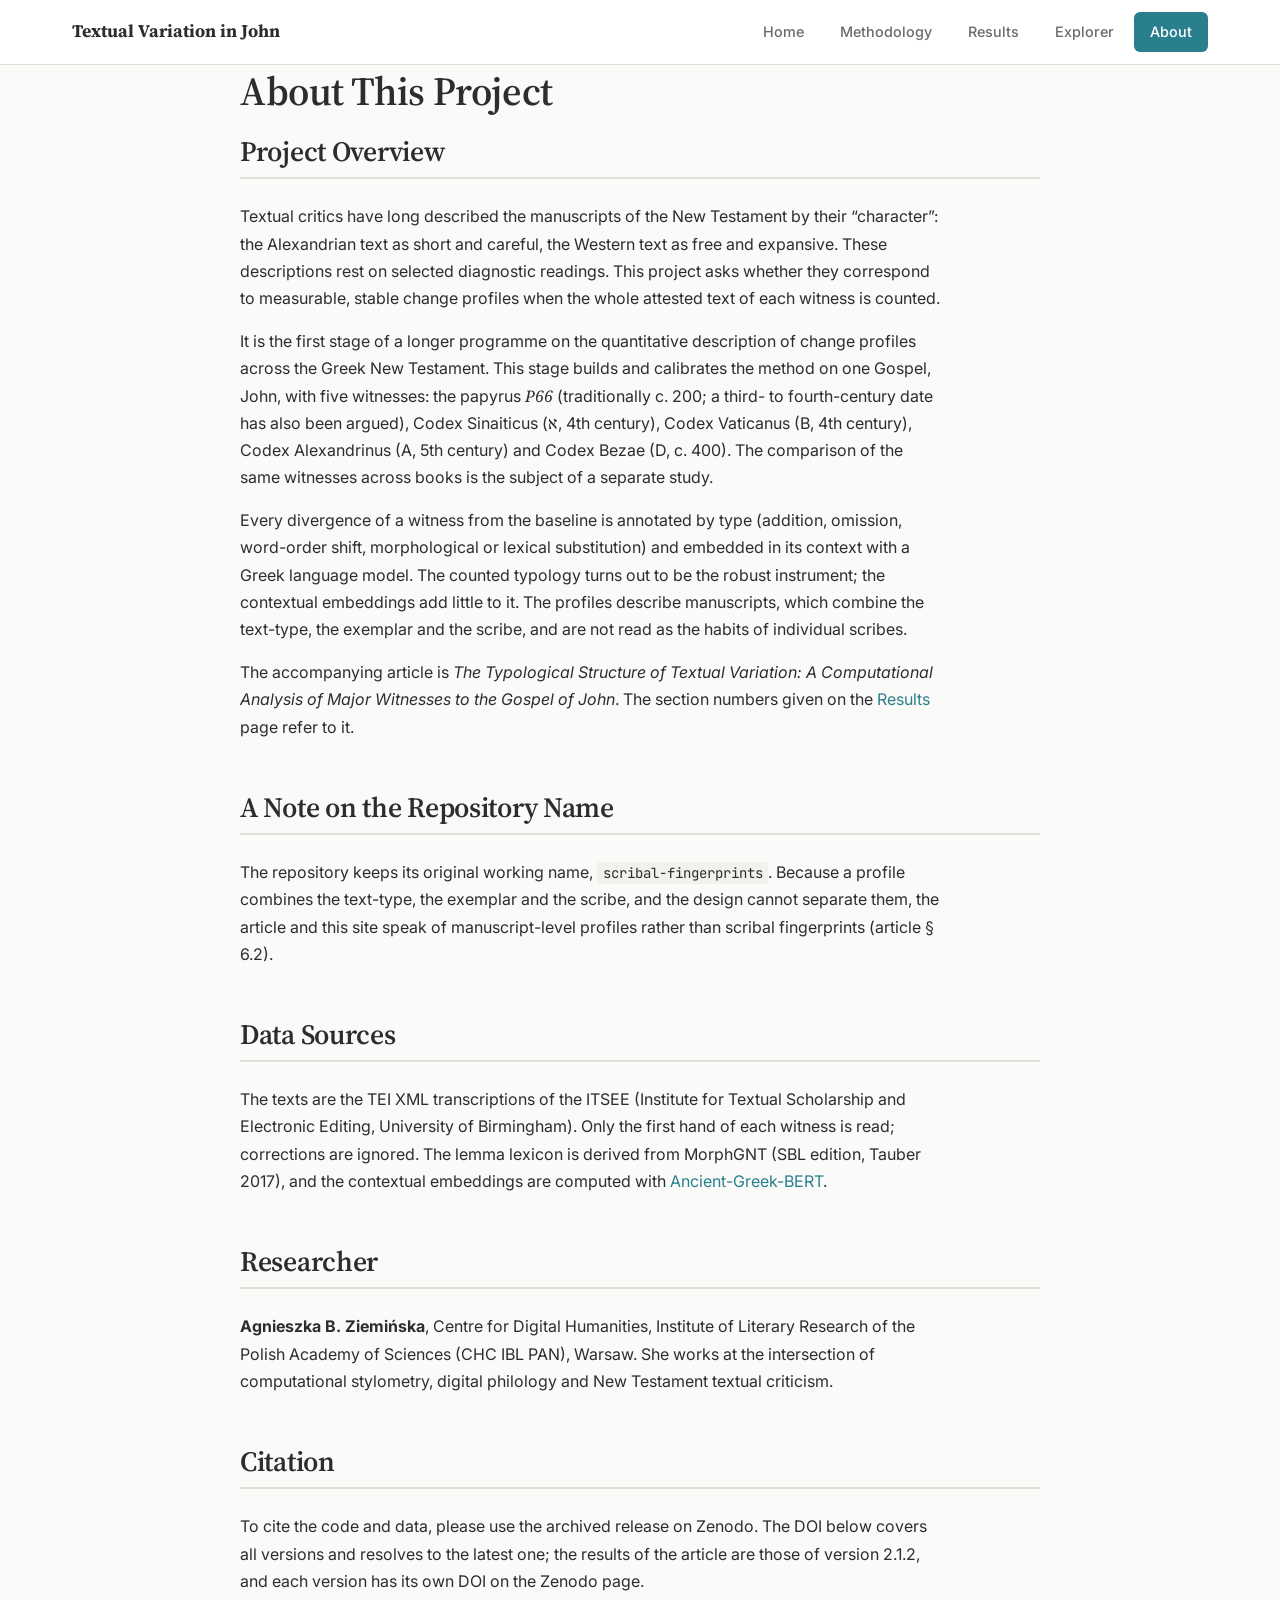
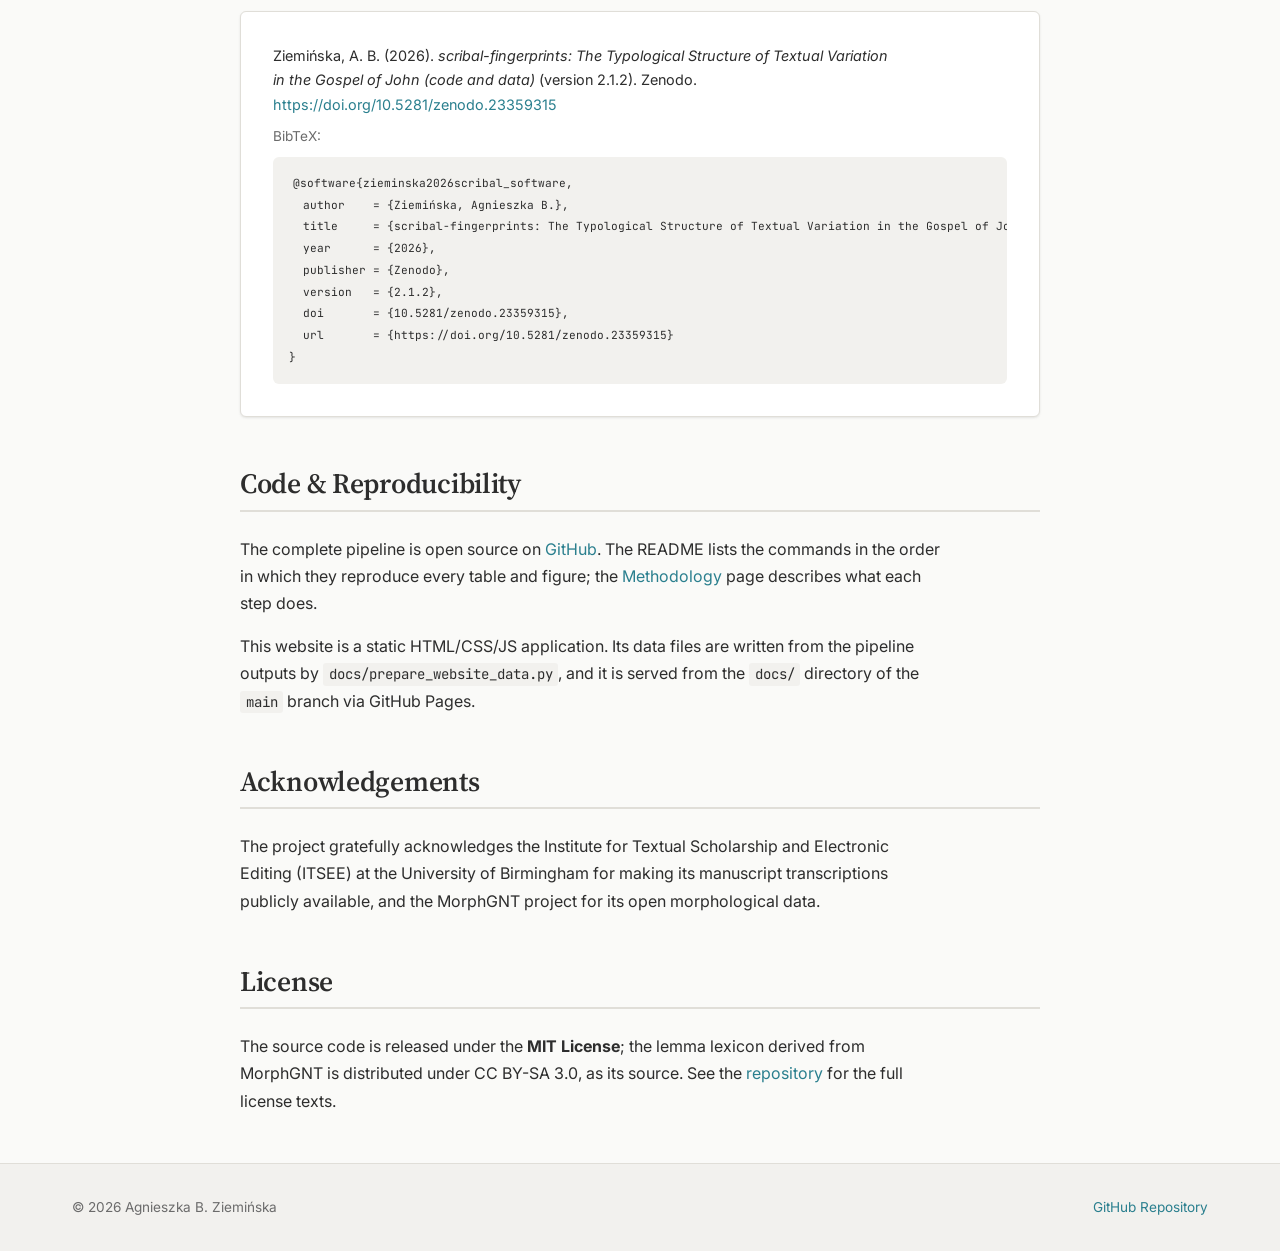
==== docs/about.html @ cc722334 "Cohen's d against a null that keeps each witness's mixture of variant types type_stratified_check.py" ====
<!DOCTYPE html>
<html lang="en">
<head>
  <meta charset="UTF-8">
  <meta name="viewport" content="width=device-width, initial-scale=1.0">
  <title>About — Textual Variation in John</title>
  <meta name="description" content="About the study of textual variation in five Greek witnesses to the Gospel of John: aims, data sources, the repository and how to cite it.">
  <link rel="stylesheet" href="css/style.css">
</head>
<body>

  <nav class="site-nav">
    <div class="nav-inner">
      <a href="index.html" class="nav-brand">Textual Variation in John</a>
      <button class="nav-toggle" aria-label="Toggle navigation">
        <span></span><span></span><span></span>
      </button>
      <ul class="nav-links">
        <li><a href="index.html">Home</a></li>
        <li><a href="methodology.html">Methodology</a></li>
        <li><a href="results.html">Results</a></li>
        <li><a href="explorer.html">Explorer</a></li>
        <li><a href="about.html">About</a></li>
      </ul>
    </div>
  </nav>

  <main class="container">
    <div class="content-narrow">

      <h1>About This Project</h1>

      <section>
        <h2 class="section-title">Project Overview</h2>
        <p>
          Textual critics have long described the manuscripts of the New Testament by their
          &ldquo;character&rdquo;: the Alexandrian text as short and careful, the Western text as free
          and expansive. These descriptions rest on selected diagnostic readings. This project asks
          whether they correspond to measurable, stable change profiles when the whole attested text
          of each witness is counted.
        </p>
        <p>
          It is the first stage of a longer programme on the quantitative description of change
          profiles across the Greek New Testament. This stage builds and calibrates the method on
          one Gospel, John, with five witnesses: the papyrus <span class="greek-text">P66</span>
          (traditionally c. 200; a third- to fourth-century date has also been argued), Codex
          Sinaiticus (<span class="greek-text">&#x2135;</span>, 4th century), Codex Vaticanus
          (B, 4th century), Codex Alexandrinus (A, 5th century) and Codex Bezae (D, c. 400).
          The comparison of the same witnesses across books is the subject of a separate study.
        </p>
        <p>
          Every divergence of a witness from the baseline is annotated by type (addition, omission,
          word-order shift, morphological or lexical substitution) and embedded in its context with
          a Greek language model. The counted typology turns out to be the robust instrument; the
          contextual embeddings add little to it. The profiles describe manuscripts, which combine
          the text-type, the exemplar and the scribe, and are not read as the habits of individual
          scribes.
        </p>
        <p>
          The accompanying article is <em>The Typological Structure of Textual Variation: A
          Computational Analysis of Major Witnesses to the Gospel of John</em>. The section numbers
          given on the <a href="results.html">Results</a> page refer to it.
        </p>
      </section>

      <section>
        <h2 class="section-title">A Note on the Repository Name</h2>
        <p>
          The repository keeps its original working name, <code>scribal-fingerprints</code>. Because
          a profile combines the text-type, the exemplar and the scribe, and the design cannot
          separate them, the article and this site speak of manuscript-level profiles rather than
          scribal fingerprints (article § 6.2).
        </p>
      </section>

      <section>
        <h2 class="section-title">Data Sources</h2>
        <p>
          The texts are the TEI XML transcriptions of the ITSEE (Institute for Textual Scholarship
          and Electronic Editing, University of Birmingham). Only the first hand of each witness is
          read; corrections are ignored. The lemma lexicon is derived from MorphGNT (SBL edition,
          Tauber 2017), and the contextual embeddings are computed with
          <a href="https://huggingface.co/pranaydeeps/Ancient-Greek-BERT" target="_blank" rel="noopener">Ancient-Greek-BERT</a>.
        </p>
      </section>

      <section>
        <h2 class="section-title">Researcher</h2>
        <p>
          <strong>Agnieszka B. Ziemińska</strong>, Centre for Digital Humanities, Institute of
          Literary Research of the Polish Academy of Sciences (CHC IBL PAN), Warsaw. She works at the
          intersection of computational stylometry, digital philology and New Testament textual
          criticism.
        </p>
      </section>

      <section>
        <h2 class="section-title">Citation</h2>
        <p>
          To cite the code and data, please use the archived release on Zenodo. The DOI below
          covers all versions and resolves to the latest one; the results of the article are those
          of version 2.1.2, and each version has its own DOI on the Zenodo page.
        </p>
        <div class="card" style="font-size:0.9rem;">
          <p style="margin-bottom:0.5rem;">
            Ziemińska, A. B. (2026). <em>scribal-fingerprints: The Typological Structure of Textual Variation in the Gospel of John (code and data)</em> (version 2.1.2).
            Zenodo. <a href="https://doi.org/10.5281/zenodo.23359315" target="_blank" rel="noopener">https://doi.org/10.5281/zenodo.23359315</a>
          </p>
          <p style="margin-bottom:0; color:var(--text-muted); font-size:0.85rem;">
            BibTeX:
          </p>
          <pre style="background:var(--bg-alt); padding:1rem; border-radius:var(--radius); overflow-x:auto; font-size:0.8rem; margin-top:0.5rem;"><code>@software{zieminska2026scribal_software,
  author    = {Ziemińska, Agnieszka B.},
  title     = {scribal-fingerprints: The Typological Structure of Textual Variation in the Gospel of John (code and data)},
  year      = {2026},
  publisher = {Zenodo},
  version   = {2.1.2},
  doi       = {10.5281/zenodo.23359315},
  url       = {https://doi.org/10.5281/zenodo.23359315}
}</code></pre>
        </div>
      </section>

      <section>
        <h2 class="section-title">Code &amp; Reproducibility</h2>
        <p>
          The complete pipeline is open source on
          <a href="https://github.com/Agnieszkachr/scribal-fingerprints" target="_blank" rel="noopener">GitHub</a>.
          The README lists the commands in the order in which they reproduce every table and figure;
          the <a href="methodology.html">Methodology</a> page describes what each step does.
        </p>
        <p>
          This website is a static HTML/CSS/JS application. Its data files are written from the
          pipeline outputs by <code>docs/prepare_website_data.py</code>, and it is served from the
          <code>docs/</code> directory of the <code>main</code> branch via GitHub Pages.
        </p>
      </section>

      <section>
        <h2 class="section-title">Acknowledgements</h2>
        <p>
          The project gratefully acknowledges the Institute for Textual Scholarship and Electronic
          Editing (ITSEE) at the University of Birmingham for making its manuscript transcriptions
          publicly available, and the MorphGNT project for its open morphological data.
        </p>
      </section>

      <section>
        <h2 class="section-title">License</h2>
        <p>
          The source code is released under the <strong>MIT License</strong>; the lemma lexicon
          derived from MorphGNT is distributed under CC BY-SA 3.0, as its source. See the
          <a href="https://github.com/Agnieszkachr/scribal-fingerprints" target="_blank" rel="noopener">repository</a>
          for the full license texts.
        </p>
      </section>

    </div>
  </main>

  <footer class="site-footer">
    <div class="footer-inner">
      <span>&copy; 2026 Agnieszka B. Ziemińska</span>
      <a href="https://github.com/Agnieszkachr/scribal-fingerprints" target="_blank" rel="noopener">GitHub Repository</a>
    </div>
  </footer>

  <script src="js/main.js"></script>
</body>
</html>
---- docs/css/style.css ----
/* ============================================================
   TEXTUAL VARIATION IN JOHN — Design System
   Light scholarly theme with serif headings, sans body
   ============================================================ */

/* --- Google Fonts import --- */
@import url('https://fonts.googleapis.com/css2?family=Source+Serif+4:ital,wght@0,400;0,600;0,700;1,400&family=Inter:wght@300;400;500;600&family=JetBrains+Mono:wght@400;500&family=Noto+Serif:ital,wght@0,400;0,700;1,400&display=swap');

/* --- Custom Properties --- */
:root {
  --bg:           #FAFAF8;
  --bg-card:      #FFFFFF;
  --bg-alt:       #F2F1EE;
  --text:         #2D2D2D;
  --text-muted:   #6B6B6B;
  --text-light:   #9A9A9A;
  --accent:       #2A7F8E;
  --accent-dark:  #2C5F7C;
  --gold:         #C4963C;
  --border:       #E0DED8;
  --border-light: #EDECE8;

  --font-heading: 'Source Serif 4', 'Noto Serif', Georgia, serif;
  --font-body:    'Inter', -apple-system, BlinkMacSystemFont, 'Segoe UI', sans-serif;
  --font-mono:    'JetBrains Mono', 'Consolas', monospace;
  --font-greek:   'Noto Serif', 'Times New Roman', serif;

  --max-width:    1200px;
  --content-width: 800px;
  --radius:       6px;
  --shadow:       0 1px 3px rgba(0,0,0,0.06), 0 1px 2px rgba(0,0,0,0.04);
  --shadow-lg:    0 4px 12px rgba(0,0,0,0.08);
  --transition:   0.2s ease;
}

/* --- Reset & Base --- */
*, *::before, *::after {
  box-sizing: border-box;
  margin: 0;
  padding: 0;
}

html {
  font-size: 16px;
  scroll-behavior: smooth;
  -webkit-font-smoothing: antialiased;
  -moz-osx-font-smoothing: grayscale;
}

body {
  font-family: var(--font-body);
  color: var(--text);
  background-color: var(--bg);
  line-height: 1.7;
  min-height: 100vh;
  display: flex;
  flex-direction: column;
}

/* --- Typography --- */
h1, h2, h3, h4, h5, h6 {
  font-family: var(--font-heading);
  font-weight: 600;
  line-height: 1.3;
  color: var(--text);
  letter-spacing: -0.01em;
}

h1 { font-size: 2.5rem; margin-bottom: 1rem; }
h2 { font-size: 1.75rem; margin-bottom: 0.75rem; }
h3 { font-size: 1.35rem; margin-bottom: 0.5rem; }
h4 { font-size: 1.1rem; margin-bottom: 0.5rem; }

p {
  margin-bottom: 1rem;
  max-width: 70ch;
}

a {
  color: var(--accent);
  text-decoration: none;
  transition: color var(--transition);
}

a:hover {
  color: var(--accent-dark);
  text-decoration: underline;
}

/* --- Code & Greek --- */
code, .mono {
  font-family: var(--font-mono);
  font-size: 0.875em;
  background: var(--bg-alt);
  padding: 0.15em 0.4em;
  border-radius: 3px;
}

.greek-text {
  font-family: var(--font-greek);
  font-style: italic;
}

/* --- Navigation --- */
.site-nav {
  background: var(--bg-card);
  border-bottom: 1px solid var(--border);
  position: sticky;
  top: 0;
  z-index: 100;
}

.nav-inner {
  max-width: var(--max-width);
  margin: 0 auto;
  padding: 0 2rem;
  display: flex;
  align-items: center;
  justify-content: space-between;
  height: 64px;
}

.nav-brand {
  font-family: var(--font-heading);
  font-weight: 700;
  font-size: 1.1rem;
  color: var(--text);
  text-decoration: none;
}

.nav-brand:hover {
  color: var(--accent);
  text-decoration: none;
}

.nav-links {
  display: flex;
  gap: 0.25rem;
  list-style: none;
}

.nav-links a {
  display: block;
  padding: 0.5rem 1rem;
  border-radius: var(--radius);
  font-size: 0.9rem;
  font-weight: 500;
  color: var(--text-muted);
  transition: all var(--transition);
}

.nav-links a:hover {
  background: var(--bg-alt);
  color: var(--text);
  text-decoration: none;
}

.nav-links a.active {
  background: var(--accent);
  color: #fff;
}

.nav-toggle {
  display: none;
  background: none;
  border: none;
  cursor: pointer;
  padding: 0.5rem;
}

.nav-toggle span {
  display: block;
  width: 22px;
  height: 2px;
  background: var(--text);
  margin: 5px 0;
  transition: var(--transition);
}

/* --- Layout --- */
.container {
  max-width: var(--max-width);
  margin: 0 auto;
  padding: 0 2rem;
}

.content-narrow {
  max-width: var(--content-width);
  margin: 0 auto;
}

main {
  flex: 1;
  padding: 3rem 0;
  width: 100%;
  min-width: 0;
}

section {
  margin-bottom: 3rem;
}

.section-title {
  font-size: 1.75rem;
  margin-bottom: 1.5rem;
  padding-bottom: 0.5rem;
  border-bottom: 2px solid var(--border);
}

.section-subtitle {
  font-size: 0.95rem;
  color: var(--text-muted);
  margin-top: -0.5rem;
  margin-bottom: 1.5rem;
}

/* --- Hero (index page) --- */
.hero {
  padding: 5rem 0 4rem;
  text-align: center;
  background: var(--bg);
  position: relative;
}

.hero-bg {
  position: absolute;
  top: 0; right: 0; bottom: 0; left: 0;
  background: linear-gradient(180deg, rgba(42,127,142,0.06) 0%, rgba(250,250,248,0) 100%);
  pointer-events: none;
}

.hero h1 {
  font-size: 2.75rem;
  max-width: 800px;
  margin: 0 auto 0.75rem;
  position: relative;
}

.hero .author {
  margin-left: auto;
  margin-right: auto;
  font-family: var(--font-body);
  font-size: 1.1rem;
  color: var(--text-muted);
  font-weight: 400;
  margin-bottom: 2rem;
}

.hero .summary {
  font-size: 1.05rem;
  max-width: 650px;
  margin: 0 auto 3rem;
  color: var(--text-muted);
  line-height: 1.8;
}

/* --- Stat Cards --- */
.stat-grid {
  display: grid;
  grid-template-columns: repeat(auto-fit, minmax(200px, 1fr));
  gap: 1.25rem;
  margin: 2rem 0;
}

.stat-card {
  background: var(--bg-card);
  border: 1px solid var(--border);
  border-radius: var(--radius);
  padding: 1.5rem;
  text-align: center;
  box-shadow: var(--shadow);
  transition: box-shadow var(--transition);
}

.stat-card:hover {
  box-shadow: var(--shadow-lg);
}

.stat-value {
  font-family: var(--font-mono);
  font-size: 1.75rem;
  font-weight: 500;
  color: var(--accent);
  display: block;
  margin-bottom: 0.25rem;
}

.stat-label {
  display: block;
  font-size: 0.8rem;
  color: var(--text-muted);
  text-transform: uppercase;
  letter-spacing: 0.05em;
}

.stat-sublabel {
  display: block;
  font-size: 0.75rem;
  color: var(--text-light);
  margin-top: 0.25rem;
}

/* --- Cards / Panels --- */
.card {
  background: var(--bg-card);
  border: 1px solid var(--border);
  border-radius: var(--radius);
  padding: 2rem;
  margin-bottom: 1.5rem;
  box-shadow: var(--shadow);
}

.card-header {
  display: flex;
  align-items: center;
  justify-content: space-between;
  margin-bottom: 1rem;
}

.callout {
  border-left: 4px solid var(--gold);
  background: #FDF8EE;
  padding: 1rem 1.25rem;
  margin: 1.5rem 0;
  border-radius: 0 var(--radius) var(--radius) 0;
  font-size: 0.95rem;
}

/* --- Tables --- */
table {
  width: 100%;
  border-collapse: collapse;
  font-size: 0.9rem;
}

th, td {
  padding: 0.75rem 1rem;
  text-align: left;
  border-bottom: 1px solid var(--border-light);
}

th {
  font-weight: 600;
  color: var(--text);
  background: var(--bg-alt);
  font-size: 0.8rem;
  text-transform: uppercase;
  letter-spacing: 0.03em;
}

tr:hover td {
  background: var(--bg-alt);
}

/* --- Buttons / Tabs --- */
.btn {
  display: inline-flex;
  align-items: center;
  gap: 0.5rem;
  padding: 0.6rem 1.25rem;
  border-radius: var(--radius);
  font-size: 0.9rem;
  font-weight: 500;
  border: 1px solid var(--border);
  background: var(--bg-card);
  color: var(--text);
  cursor: pointer;
  transition: all var(--transition);
}

.btn:hover {
  background: var(--bg-alt);
  border-color: var(--accent);
  text-decoration: none;
}

.btn-primary {
  background: var(--accent);
  color: #fff;
  border-color: var(--accent);
}

.btn-primary:hover {
  background: var(--accent-dark);
  border-color: var(--accent-dark);
  color: #fff;
}

.tab-bar {
  display: flex;
  gap: 0.25rem;
  margin-bottom: 1.5rem;
  border-bottom: 2px solid var(--border);
  padding-bottom: 0;
}

.tab-btn {
  padding: 0.6rem 1.25rem;
  border: none;
  background: none;
  font-family: var(--font-body);
  font-size: 0.9rem;
  font-weight: 500;
  color: var(--text-muted);
  cursor: pointer;
  border-bottom: 2px solid transparent;
  margin-bottom: -2px;
  transition: all var(--transition);
}

.tab-btn:hover {
  color: var(--text);
}

.tab-btn.active {
  color: var(--accent);
  border-bottom-color: var(--accent);
}

.tab-panel {
  display: none;
}

.tab-panel.active {
  display: block;
}

/* --- Pipeline Diagram --- */
.pipeline {
  display: flex;
  flex-wrap: wrap;
  gap: 0;
  justify-content: center;
  margin: 2rem 0;
}

.pipeline-step {
  display: flex;
  align-items: center;
}

.pipeline-step .step-box {
  background: var(--bg-card);
  border: 2px solid var(--accent);
  border-radius: var(--radius);
  padding: 1rem 1.5rem;
  text-align: center;
  min-width: 160px;
  transition: box-shadow var(--transition);
}

.pipeline-step .step-box:hover {
  box-shadow: var(--shadow-lg);
}

.pipeline-step .step-num {
  font-family: var(--font-mono);
  font-size: 0.75rem;
  color: var(--accent);
  text-transform: uppercase;
  letter-spacing: 0.05em;
}

.pipeline-step .step-title {
  font-family: var(--font-heading);
  font-weight: 600;
  font-size: 0.95rem;
  margin-top: 0.25rem;
}

.pipeline-step .step-desc {
  font-size: 0.78rem;
  color: var(--text-muted);
  margin-top: 0.25rem;
}

.pipeline-arrow {
  font-size: 1.5rem;
  color: var(--text-light);
  padding: 0 0.5rem;
  align-self: center;
}

/* --- Charts --- */
.chart-container {
  background: var(--bg-card);
  border: 1px solid var(--border);
  border-radius: var(--radius);
  padding: 1.5rem;
  margin-bottom: 1.5rem;
  box-shadow: var(--shadow);
}

.chart-title {
  font-family: var(--font-heading);
  font-size: 1.1rem;
  font-weight: 600;
  margin-bottom: 0.5rem;
}

.chart-subtitle {
  font-size: 0.85rem;
  color: var(--text-muted);
  margin-bottom: 1rem;
}

/* --- Figure Gallery --- */
.fig-gallery {
  display: grid;
  grid-template-columns: repeat(auto-fit, minmax(400px, 1fr));
  gap: 1.5rem;
  margin: 2rem 0;
}

.fig-item {
  background: var(--bg-card);
  border: 1px solid var(--border);
  border-radius: var(--radius);
  overflow: hidden;
  box-shadow: var(--shadow);
  transition: box-shadow var(--transition);
}

.fig-item:hover {
  box-shadow: var(--shadow-lg);
}

.fig-item img {
  width: 100%;
  height: auto;
  display: block;
}

.fig-caption {
  padding: 0.75rem 1rem;
  font-size: 0.85rem;
  color: var(--text-muted);
  border-top: 1px solid var(--border-light);
}

/* --- Coverage Heatmap Table --- */
.coverage-table td {
  text-align: center;
  font-size: 0.8rem;
  padding: 0.4rem 0.5rem;
  font-family: var(--font-mono);
}

.coverage-full {
  background: #E8F5E9;
  color: #2E7D32;
}

.coverage-partial {
  background: #FFF8E1;
  color: #F57F17;
}

.coverage-none {
  background: #FFEBEE;
  color: #C62828;
}

/* --- DataTables Override --- */
.dataTables_wrapper {
  font-family: var(--font-body);
  font-size: 0.9rem;
}

.dataTables_wrapper .dataTables_filter input {
  border: 1px solid var(--border);
  border-radius: var(--radius);
  padding: 0.4rem 0.75rem;
  font-size: 0.9rem;
}

.dataTables_wrapper .dataTables_length select {
  border: 1px solid var(--border);
  border-radius: var(--radius);
  padding: 0.3rem 0.5rem;
}

table.dataTable thead th {
  background: var(--bg-alt);
  border-bottom: 2px solid var(--border);
}

.filter-bar {
  display: flex;
  gap: 1rem;
  margin-bottom: 1rem;
  flex-wrap: wrap;
  align-items: center;
}

.filter-bar label {
  font-size: 0.85rem;
  font-weight: 500;
  color: var(--text-muted);
}

.filter-bar select {
  border: 1px solid var(--border);
  border-radius: var(--radius);
  padding: 0.4rem 0.75rem;
  font-size: 0.85rem;
  font-family: var(--font-body);
  background: var(--bg-card);
}

/* --- Footer --- */
.site-footer {
  background: var(--bg-alt);
  border-top: 1px solid var(--border);
  padding: 2rem 0;
  margin-top: auto;
  font-size: 0.85rem;
  color: var(--text-muted);
}

.footer-inner {
  max-width: var(--max-width);
  margin: 0 auto;
  padding: 0 2rem;
  display: flex;
  justify-content: space-between;
  align-items: center;
  flex-wrap: wrap;
  gap: 1rem;
}

.footer-inner a {
  color: var(--accent);
}

/* --- Sample Note --- */
.sample-note {
  background: var(--bg-alt);
  border: 1px solid var(--border);
  border-radius: var(--radius);
  padding: 0.75rem 1rem;
  font-size: 0.85rem;
  color: var(--text-muted);
  margin-bottom: 1rem;
}

/* --- Responsive --- */
@media (max-width: 768px) {
  .nav-toggle {
    display: block;
  }

  .nav-links {
    display: none;
    position: absolute;
    top: 64px;
    left: 0;
    right: 0;
    background: var(--bg-card);
    border-bottom: 1px solid var(--border);
    flex-direction: column;
    padding: 1rem;
  }

  .nav-links.open {
    display: flex;
  }

  .hero h1 {
    font-size: 1.75rem;
  }

  .stat-grid {
    grid-template-columns: 1fr 1fr;
  }

  .pipeline {
    flex-direction: column;
    align-items: center;
  }

  .pipeline-arrow {
    transform: rotate(90deg);
  }

  .fig-gallery {
    grid-template-columns: 1fr;
  }

  h1 { font-size: 1.75rem; }
  h2 { font-size: 1.35rem; }

  .container {
    padding: 0 1rem;
  }
}

@media (max-width: 480px) {
  .stat-grid {
    grid-template-columns: 1fr;
  }
}

.table-note {
  font-size: 0.85rem;
  color: var(--text-muted, #6B6B6B);
  margin-top: 0.75rem;
}

/* Keep statistical symbols in their case inside upper-case table headers */
th .nc,
.stat-label .nc {
  text-transform: none;
}

/* Six key-finding cards: three per row on wide screens */
#stat-cards {
  grid-template-columns: repeat(auto-fit, minmax(260px, 1fr));
}

/* --- Results page: contents, single-figure galleries, sub-headings --- */
.toc {
  display: flex;
  flex-wrap: wrap;
  gap: 0.5rem 1.25rem;
  margin: 0 0 2.5rem;
  font-size: 0.9rem;
}

.toc a {
  color: var(--accent-dark);
  text-decoration: none;
  border-bottom: 1px solid var(--border);
}

.toc a:hover {
  border-bottom-color: var(--accent);
}

.fig-gallery.single {
  grid-template-columns: 1fr;
  max-width: 900px;
}

section h3 {
  margin-top: 2rem;
}

section[id] {
  scroll-margin-top: 5rem;
}

.findings-list {
  max-width: 70ch;
  margin: 0 0 1.5rem 1.25rem;
}

.findings-list li {
  margin-bottom: 0.6rem;
}

@media (max-width: 480px) {
  .fig-gallery {
    grid-template-columns: 1fr;
  }
}
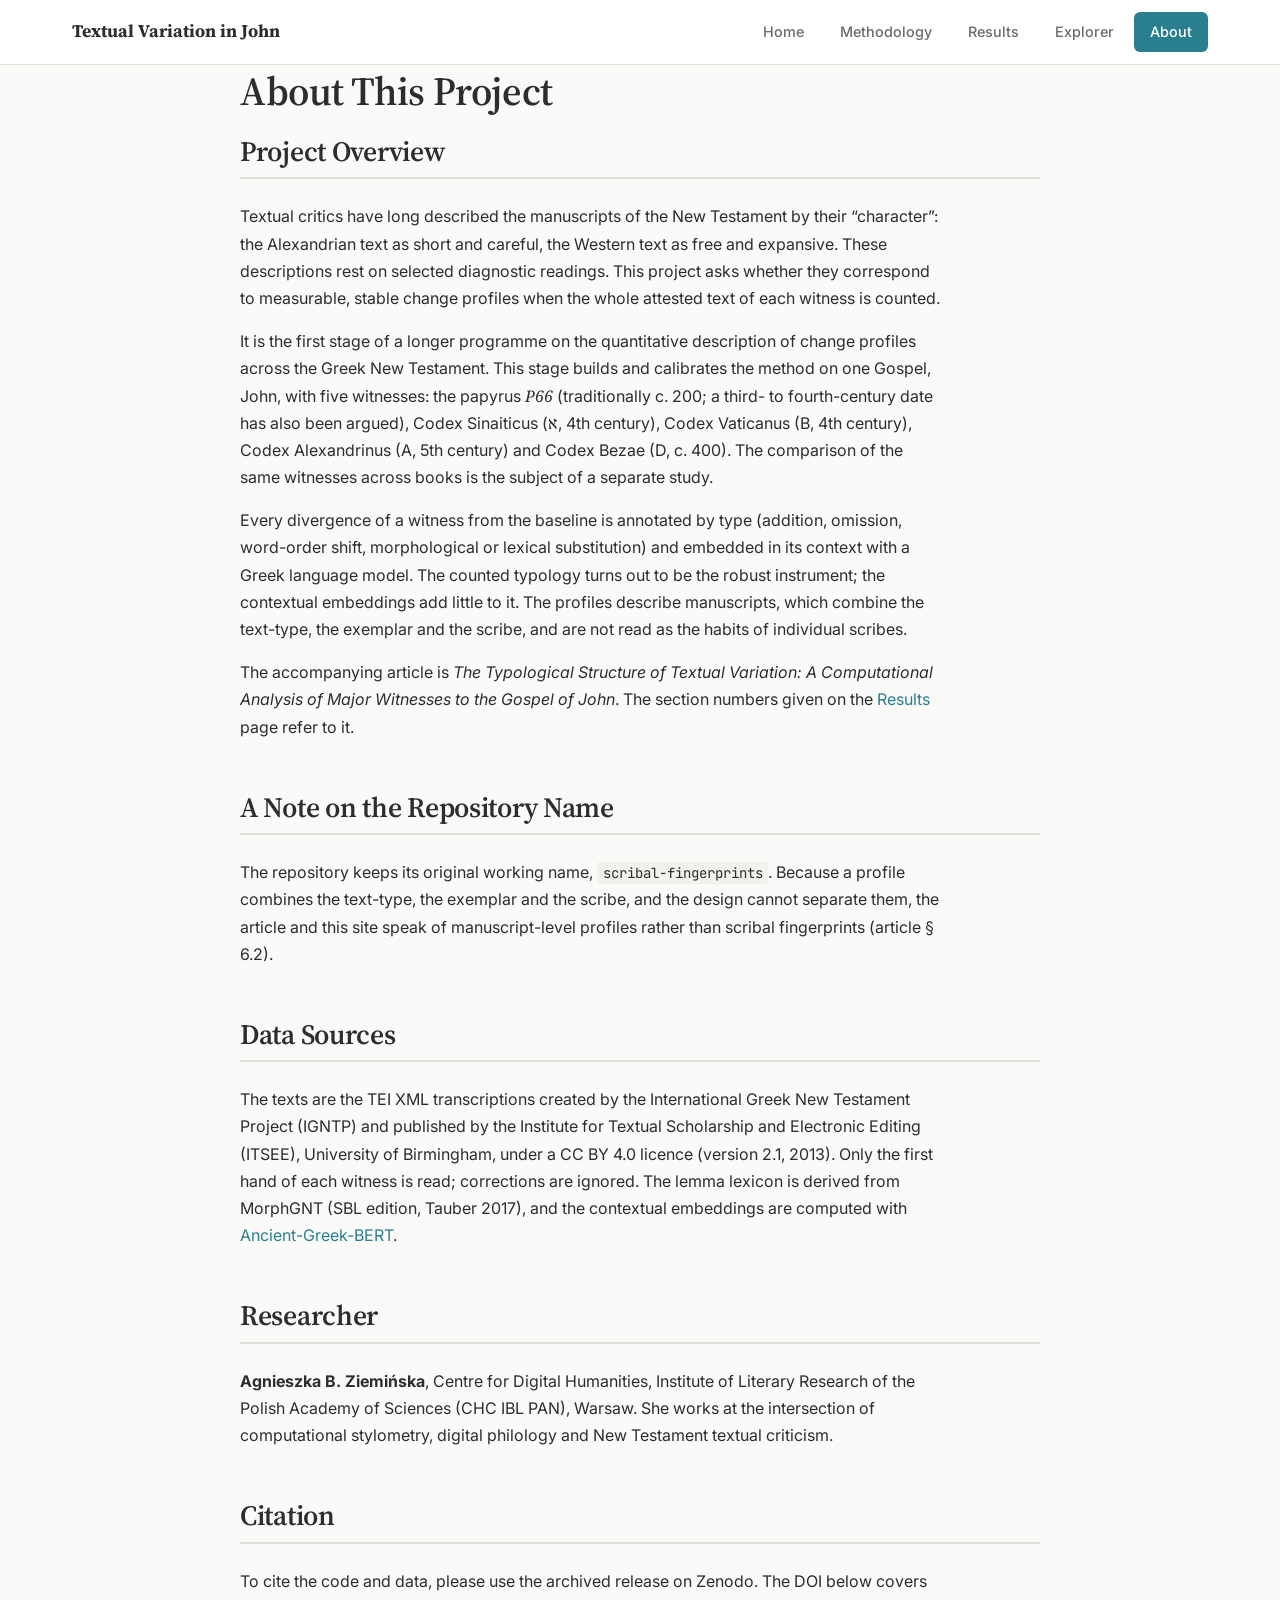
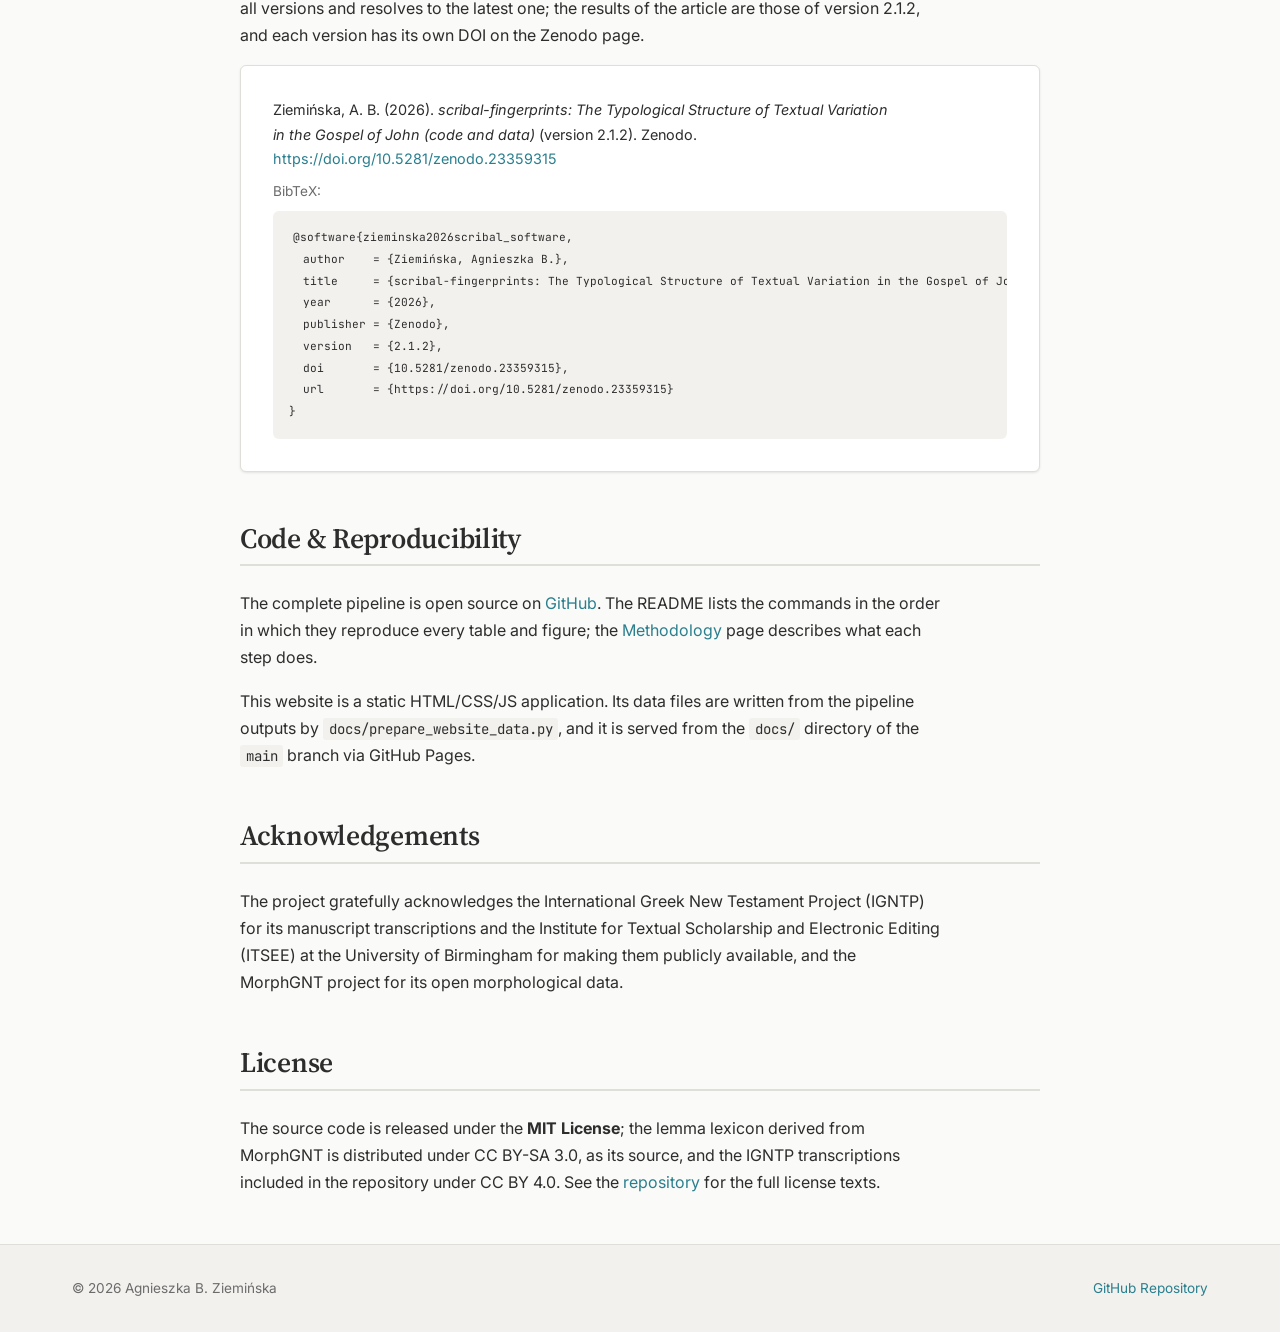
==== commit 5fed809a: "Credit the IGNTP transcriptions and their CC BY 4.0 licence" ====
--- a/docs/about.html
+++ b/docs/about.html
@@ -76,9 +76,10 @@
       <section>
         <h2 class="section-title">Data Sources</h2>
         <p>
-          The texts are the TEI XML transcriptions of the ITSEE (Institute for Textual Scholarship
-          and Electronic Editing, University of Birmingham). Only the first hand of each witness is
-          read; corrections are ignored. The lemma lexicon is derived from MorphGNT (SBL edition,
+          The texts are the TEI XML transcriptions created by the International Greek New Testament
+          Project (IGNTP) and published by the Institute for Textual Scholarship and Electronic Editing
+          (ITSEE), University of Birmingham, under a CC BY 4.0 licence (version 2.1, 2013). Only the
+          first hand of each witness is read; corrections are ignored. The lemma lexicon is derived from MorphGNT (SBL edition,
           Tauber 2017), and the contextual embeddings are computed with
           <a href="https://huggingface.co/pranaydeeps/Ancient-Greek-BERT" target="_blank" rel="noopener">Ancient-Greek-BERT</a>.
         </p>
@@ -139,9 +140,9 @@
       <section>
         <h2 class="section-title">Acknowledgements</h2>
         <p>
-          The project gratefully acknowledges the Institute for Textual Scholarship and Electronic
-          Editing (ITSEE) at the University of Birmingham for making its manuscript transcriptions
-          publicly available, and the MorphGNT project for its open morphological data.
+          The project gratefully acknowledges the International Greek New Testament Project (IGNTP)
+          for its manuscript transcriptions and the Institute for Textual Scholarship and Electronic
+          Editing (ITSEE) at the University of Birmingham for making them publicly available, and the MorphGNT project for its open morphological data.
         </p>
       </section>
 
@@ -149,7 +150,8 @@
         <h2 class="section-title">License</h2>
         <p>
           The source code is released under the <strong>MIT License</strong>; the lemma lexicon
-          derived from MorphGNT is distributed under CC BY-SA 3.0, as its source. See the
+          derived from MorphGNT is distributed under CC BY-SA 3.0, as its source, and the IGNTP
+          transcriptions included in the repository under CC BY 4.0. See the
           <a href="https://github.com/Agnieszkachr/scribal-fingerprints" target="_blank" rel="noopener">repository</a>
           for the full license texts.
         </p>
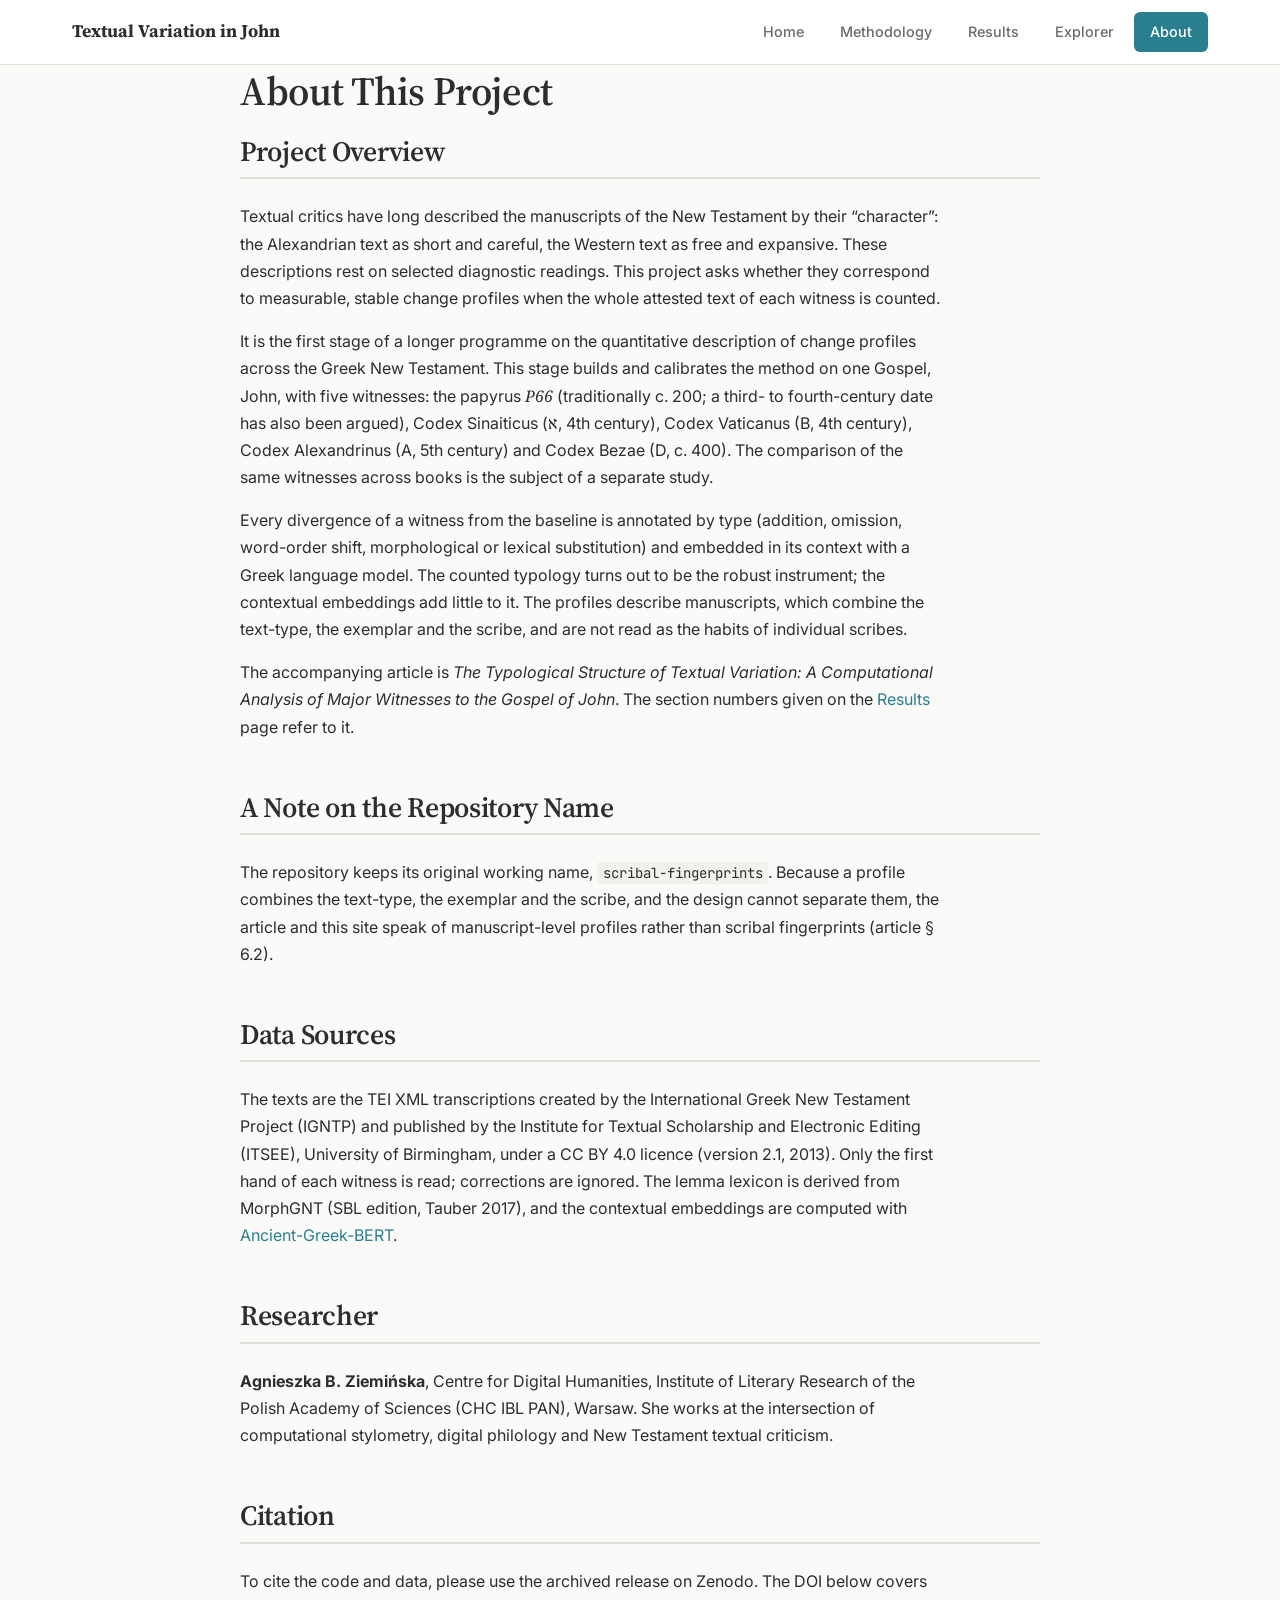
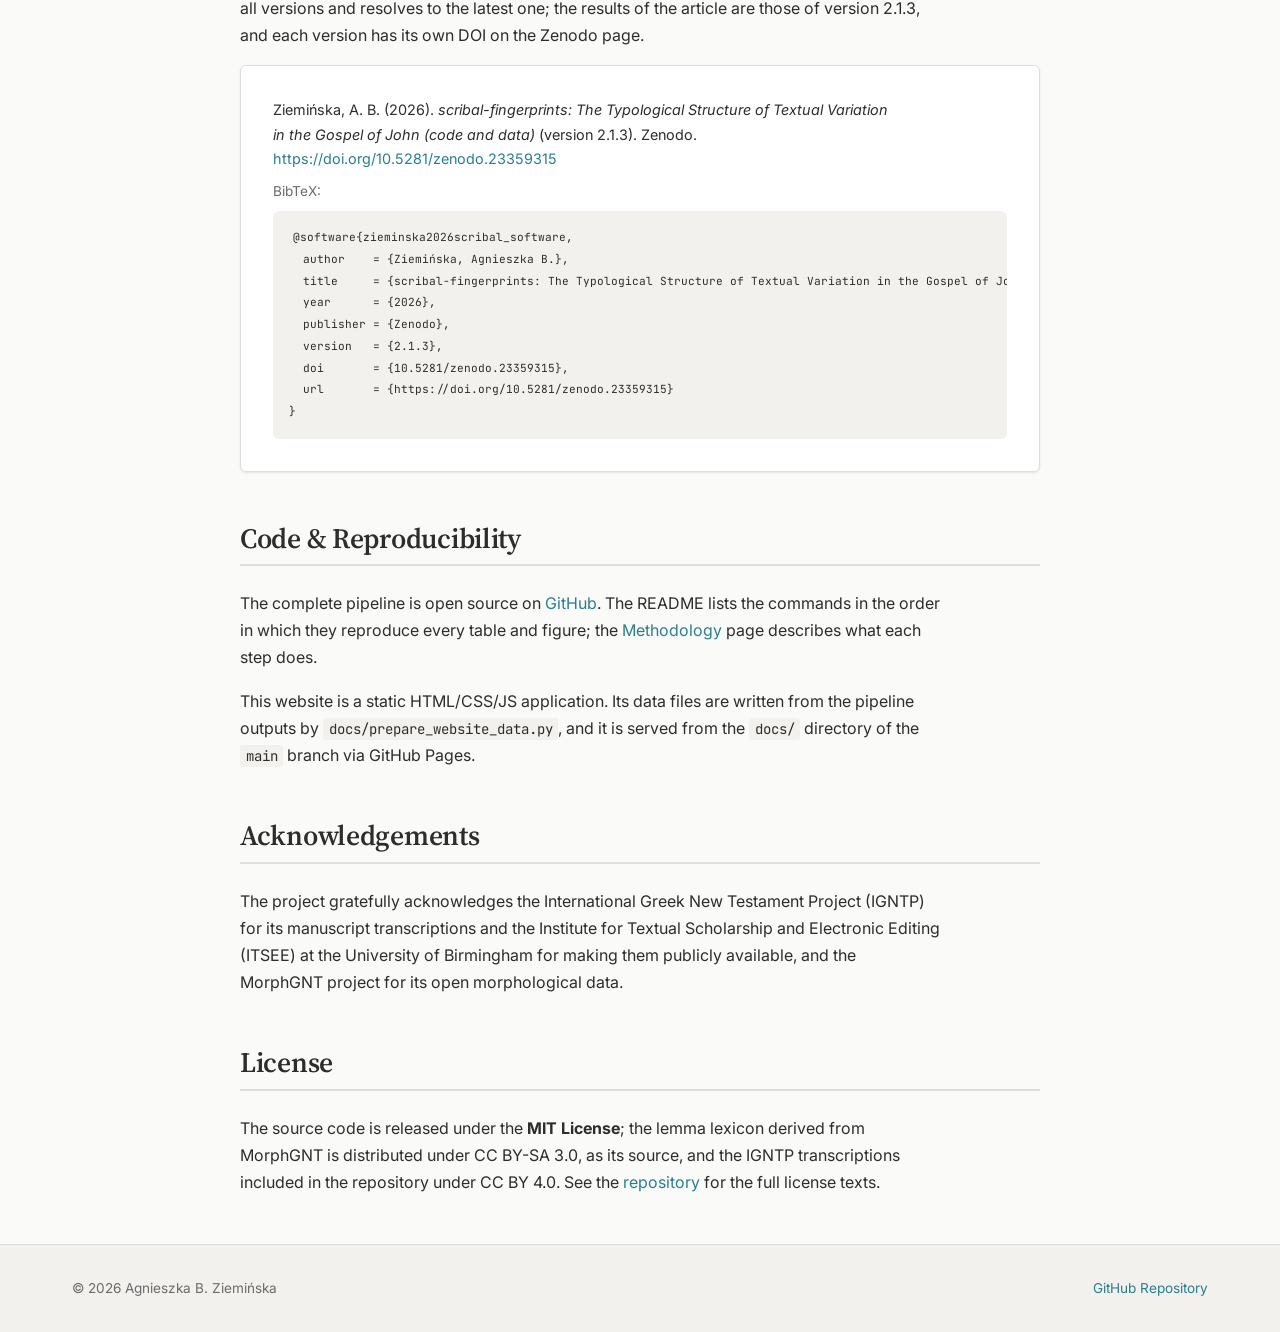
==== commit b5d956f8: "Sinaiticus in John: locate the change in its text without being given Fee's boundary fee_changepoint" ====
--- a/docs/about.html
+++ b/docs/about.html
@@ -100,11 +100,11 @@
         <p>
           To cite the code and data, please use the archived release on Zenodo. The DOI below
           covers all versions and resolves to the latest one; the results of the article are those
-          of version 2.1.2, and each version has its own DOI on the Zenodo page.
+          of version 2.1.3, and each version has its own DOI on the Zenodo page.
         </p>
         <div class="card" style="font-size:0.9rem;">
           <p style="margin-bottom:0.5rem;">
-            Ziemińska, A. B. (2026). <em>scribal-fingerprints: The Typological Structure of Textual Variation in the Gospel of John (code and data)</em> (version 2.1.2).
+            Ziemińska, A. B. (2026). <em>scribal-fingerprints: The Typological Structure of Textual Variation in the Gospel of John (code and data)</em> (version 2.1.3).
             Zenodo. <a href="https://doi.org/10.5281/zenodo.23359315" target="_blank" rel="noopener">https://doi.org/10.5281/zenodo.23359315</a>
           </p>
           <p style="margin-bottom:0; color:var(--text-muted); font-size:0.85rem;">
@@ -115,7 +115,7 @@
   title     = {scribal-fingerprints: The Typological Structure of Textual Variation in the Gospel of John (code and data)},
   year      = {2026},
   publisher = {Zenodo},
-  version   = {2.1.2},
+  version   = {2.1.3},
   doi       = {10.5281/zenodo.23359315},
   url       = {https://doi.org/10.5281/zenodo.23359315}
 }</code></pre>
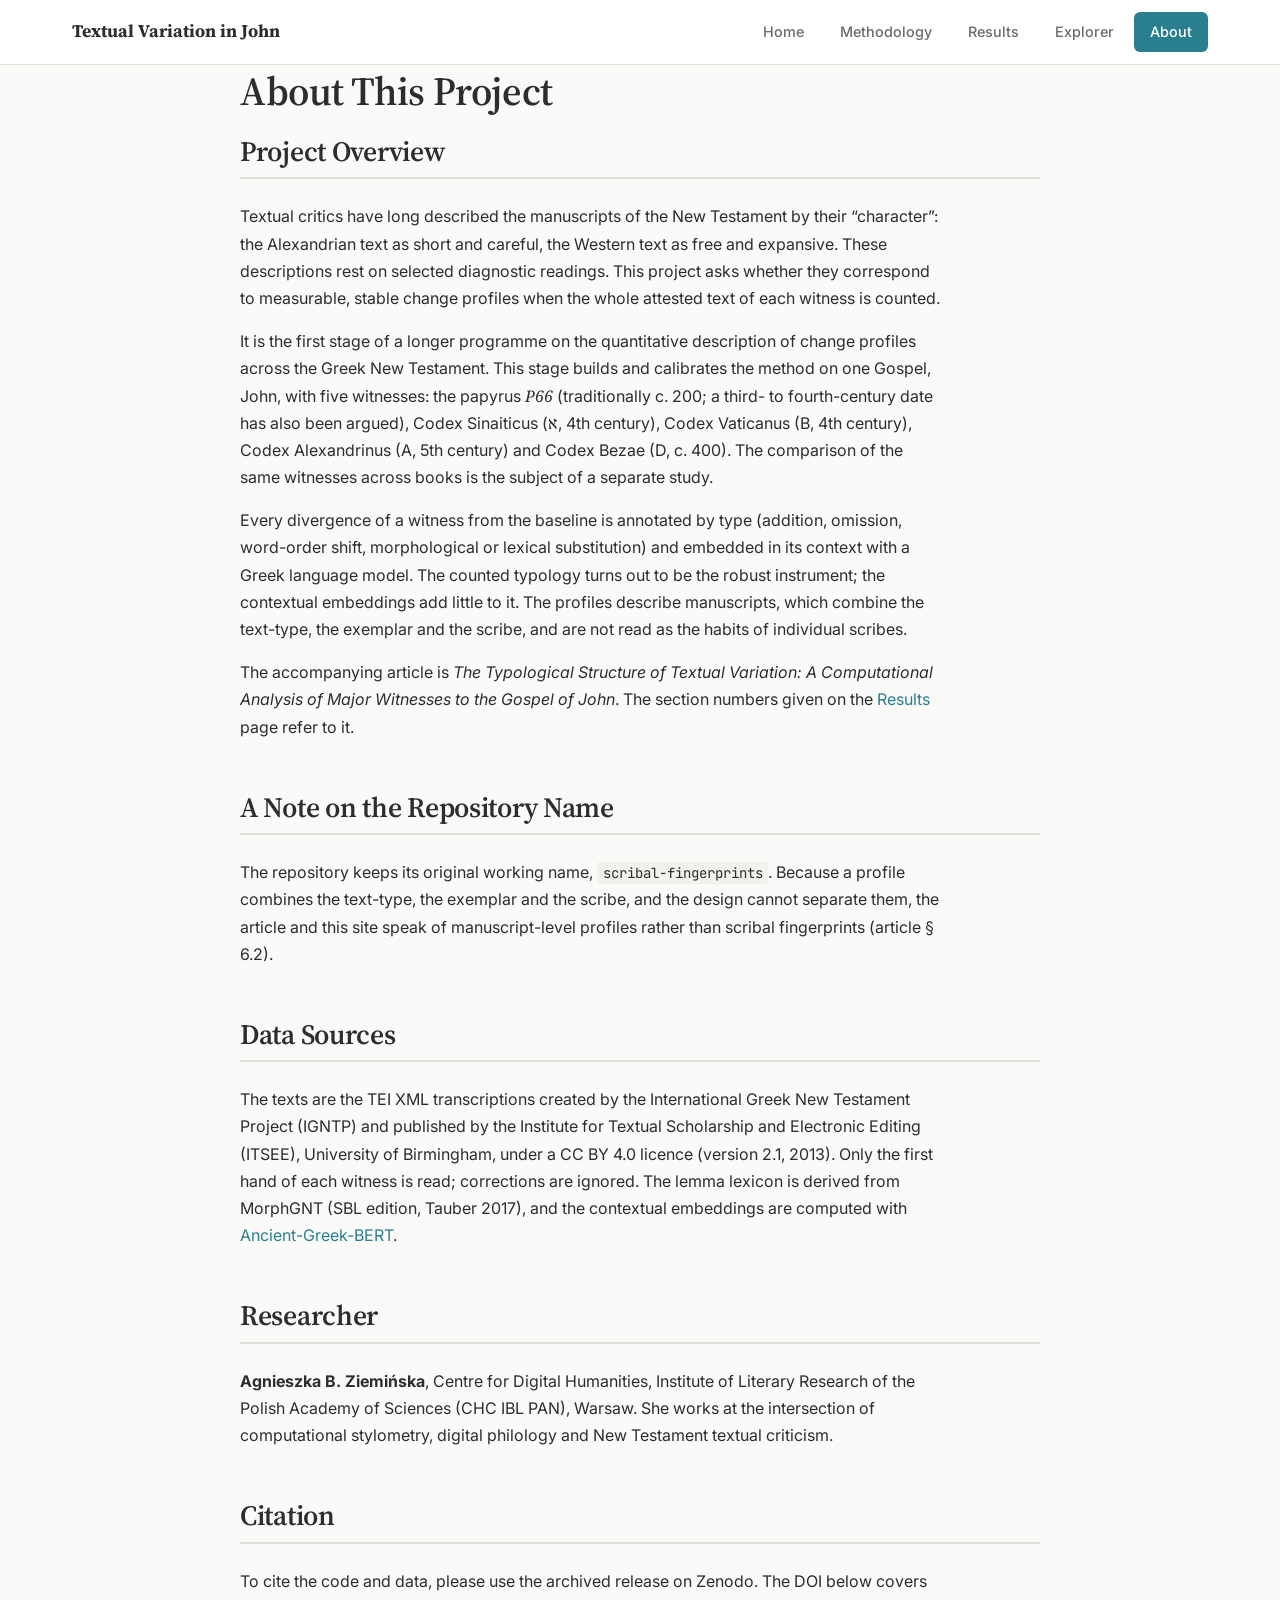
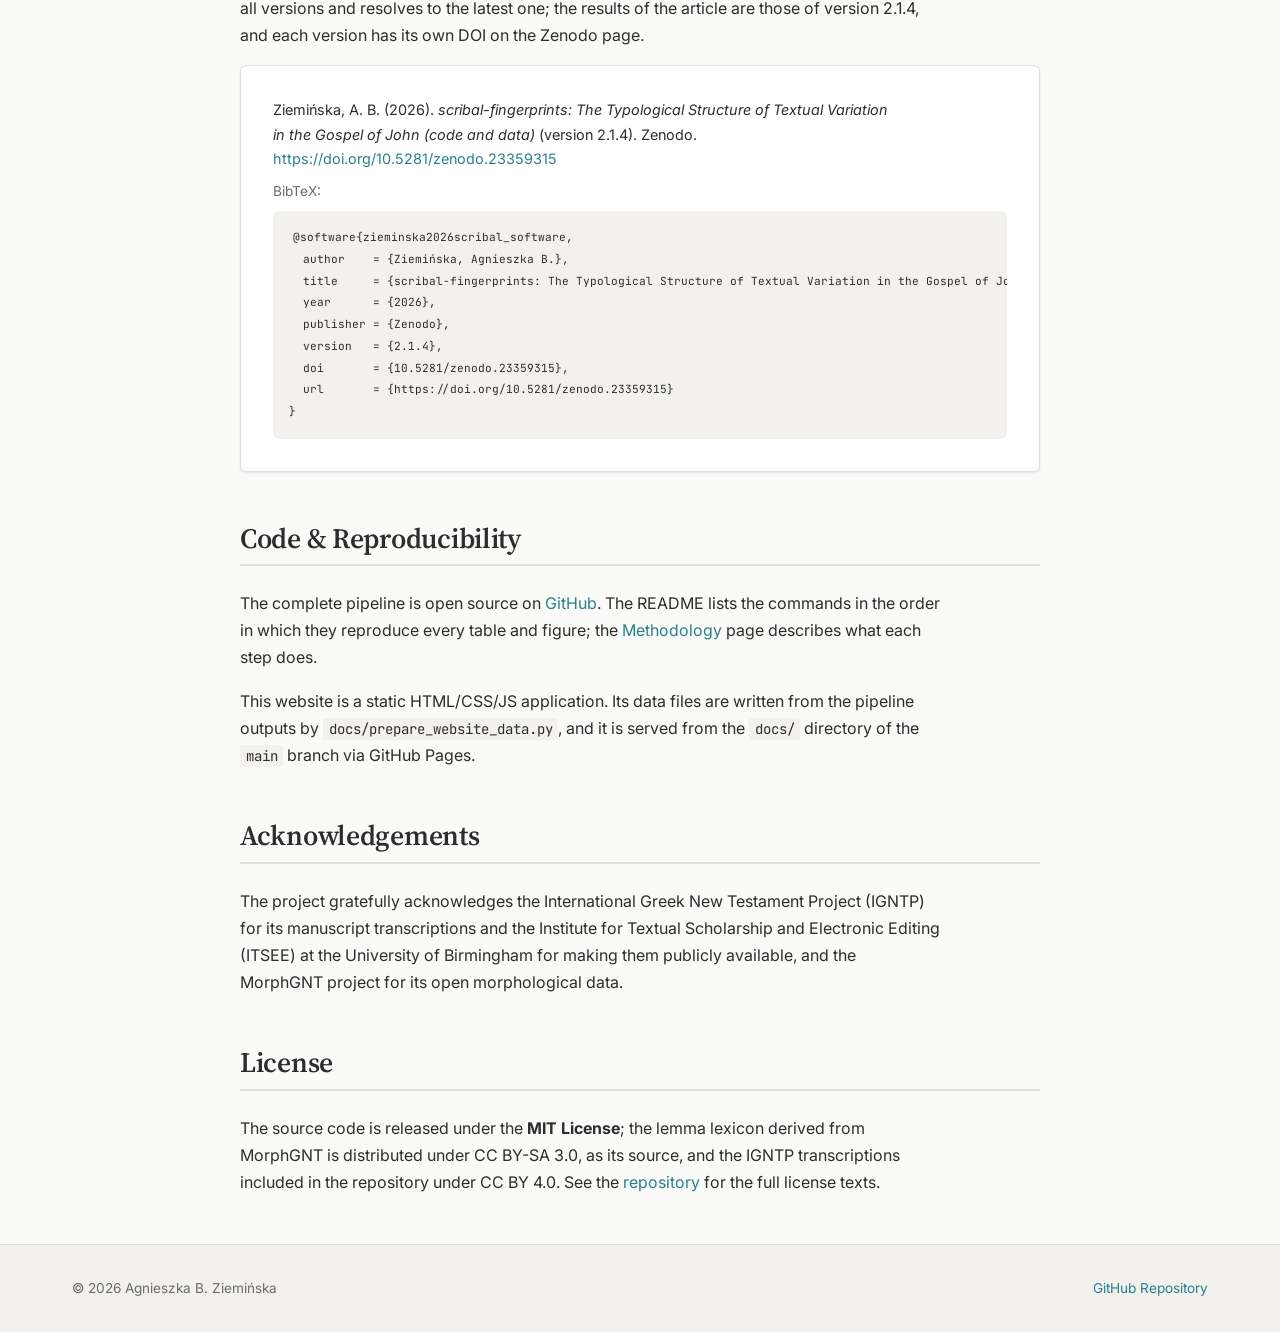
==== commit 5d588c1f: "Cohen's d at every layer of the model; masked conditions with the model's mask token" ====
--- a/docs/about.html
+++ b/docs/about.html
@@ -100,11 +100,11 @@
         <p>
           To cite the code and data, please use the archived release on Zenodo. The DOI below
           covers all versions and resolves to the latest one; the results of the article are those
-          of version 2.1.3, and each version has its own DOI on the Zenodo page.
+          of version 2.1.4, and each version has its own DOI on the Zenodo page.
         </p>
         <div class="card" style="font-size:0.9rem;">
           <p style="margin-bottom:0.5rem;">
-            Ziemińska, A. B. (2026). <em>scribal-fingerprints: The Typological Structure of Textual Variation in the Gospel of John (code and data)</em> (version 2.1.3).
+            Ziemińska, A. B. (2026). <em>scribal-fingerprints: The Typological Structure of Textual Variation in the Gospel of John (code and data)</em> (version 2.1.4).
             Zenodo. <a href="https://doi.org/10.5281/zenodo.23359315" target="_blank" rel="noopener">https://doi.org/10.5281/zenodo.23359315</a>
           </p>
           <p style="margin-bottom:0; color:var(--text-muted); font-size:0.85rem;">
@@ -115,7 +115,7 @@
   title     = {scribal-fingerprints: The Typological Structure of Textual Variation in the Gospel of John (code and data)},
   year      = {2026},
   publisher = {Zenodo},
-  version   = {2.1.3},
+  version   = {2.1.4},
   doi       = {10.5281/zenodo.23359315},
   url       = {https://doi.org/10.5281/zenodo.23359315}
 }</code></pre>
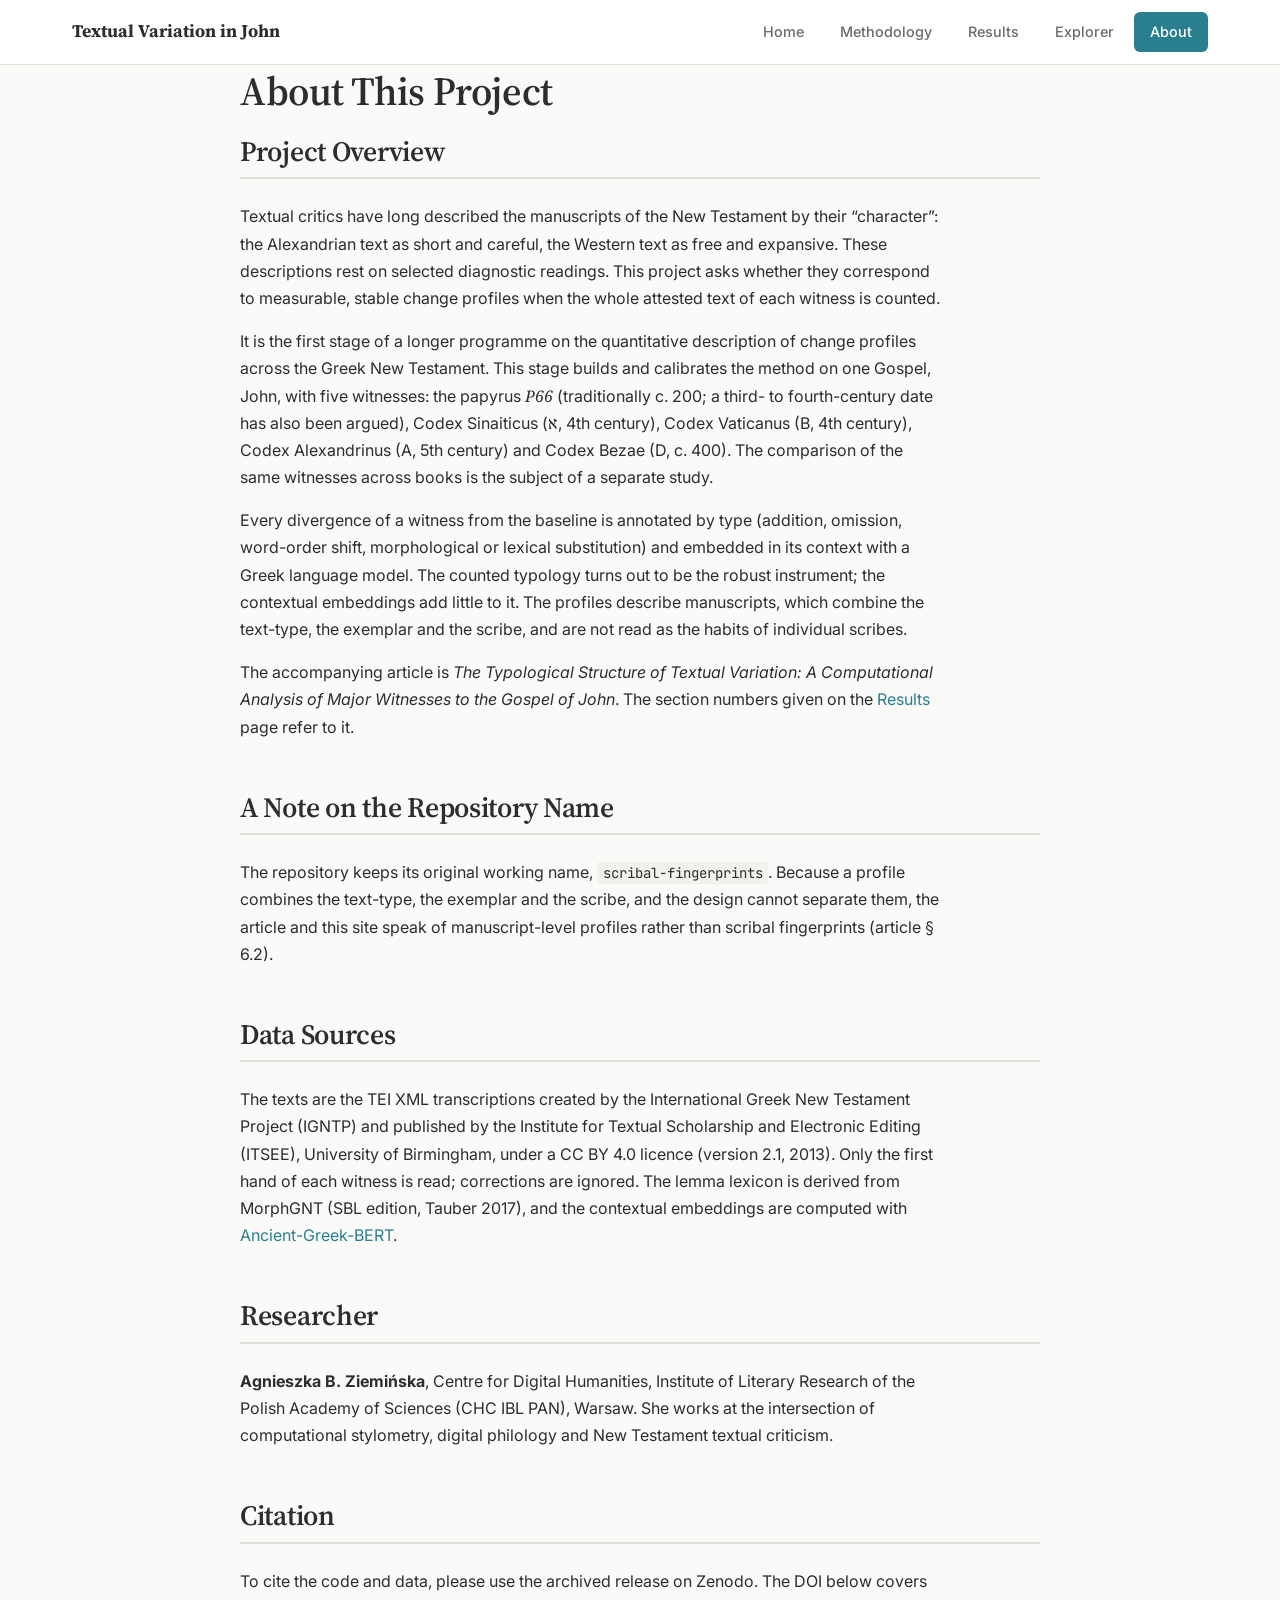
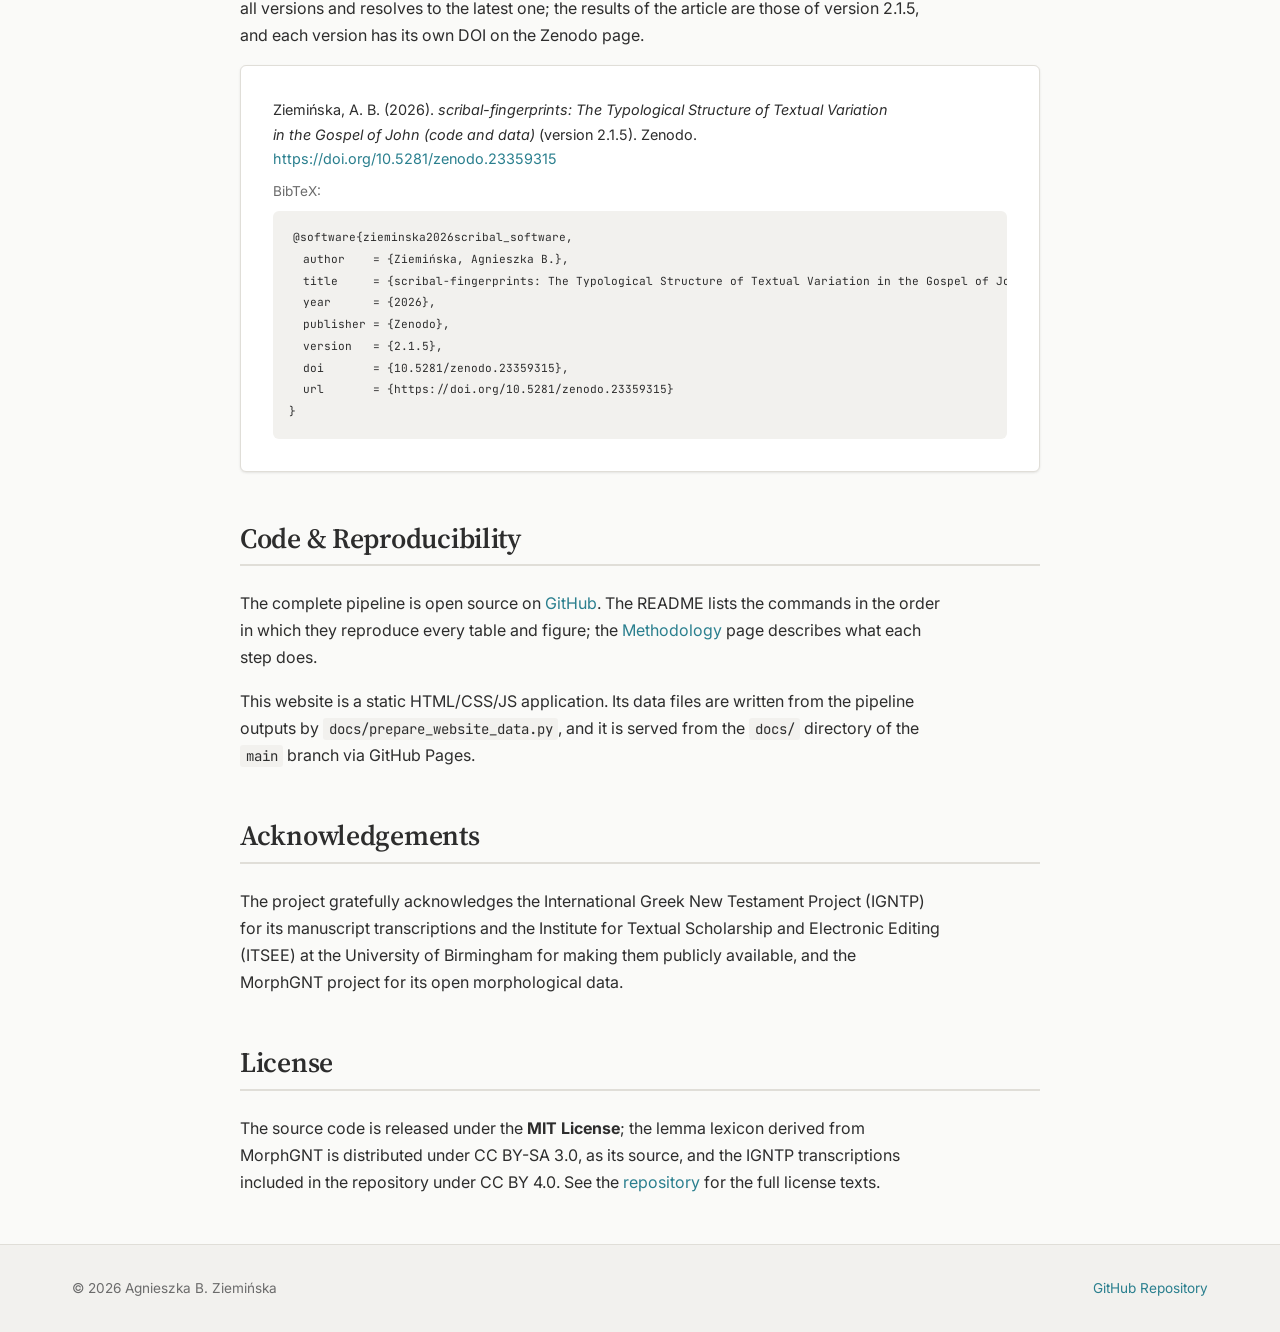
==== commit 07f51663: "Type-stratified null with the types of the variant tables; variants with identical masked windows; p" ====
--- a/docs/about.html
+++ b/docs/about.html
@@ -100,11 +100,11 @@
         <p>
           To cite the code and data, please use the archived release on Zenodo. The DOI below
           covers all versions and resolves to the latest one; the results of the article are those
-          of version 2.1.4, and each version has its own DOI on the Zenodo page.
+          of version 2.1.5, and each version has its own DOI on the Zenodo page.
         </p>
         <div class="card" style="font-size:0.9rem;">
           <p style="margin-bottom:0.5rem;">
-            Ziemińska, A. B. (2026). <em>scribal-fingerprints: The Typological Structure of Textual Variation in the Gospel of John (code and data)</em> (version 2.1.4).
+            Ziemińska, A. B. (2026). <em>scribal-fingerprints: The Typological Structure of Textual Variation in the Gospel of John (code and data)</em> (version 2.1.5).
             Zenodo. <a href="https://doi.org/10.5281/zenodo.23359315" target="_blank" rel="noopener">https://doi.org/10.5281/zenodo.23359315</a>
           </p>
           <p style="margin-bottom:0; color:var(--text-muted); font-size:0.85rem;">
@@ -115,7 +115,7 @@
   title     = {scribal-fingerprints: The Typological Structure of Textual Variation in the Gospel of John (code and data)},
   year      = {2026},
   publisher = {Zenodo},
-  version   = {2.1.4},
+  version   = {2.1.5},
   doi       = {10.5281/zenodo.23359315},
   url       = {https://doi.org/10.5281/zenodo.23359315}
 }</code></pre>
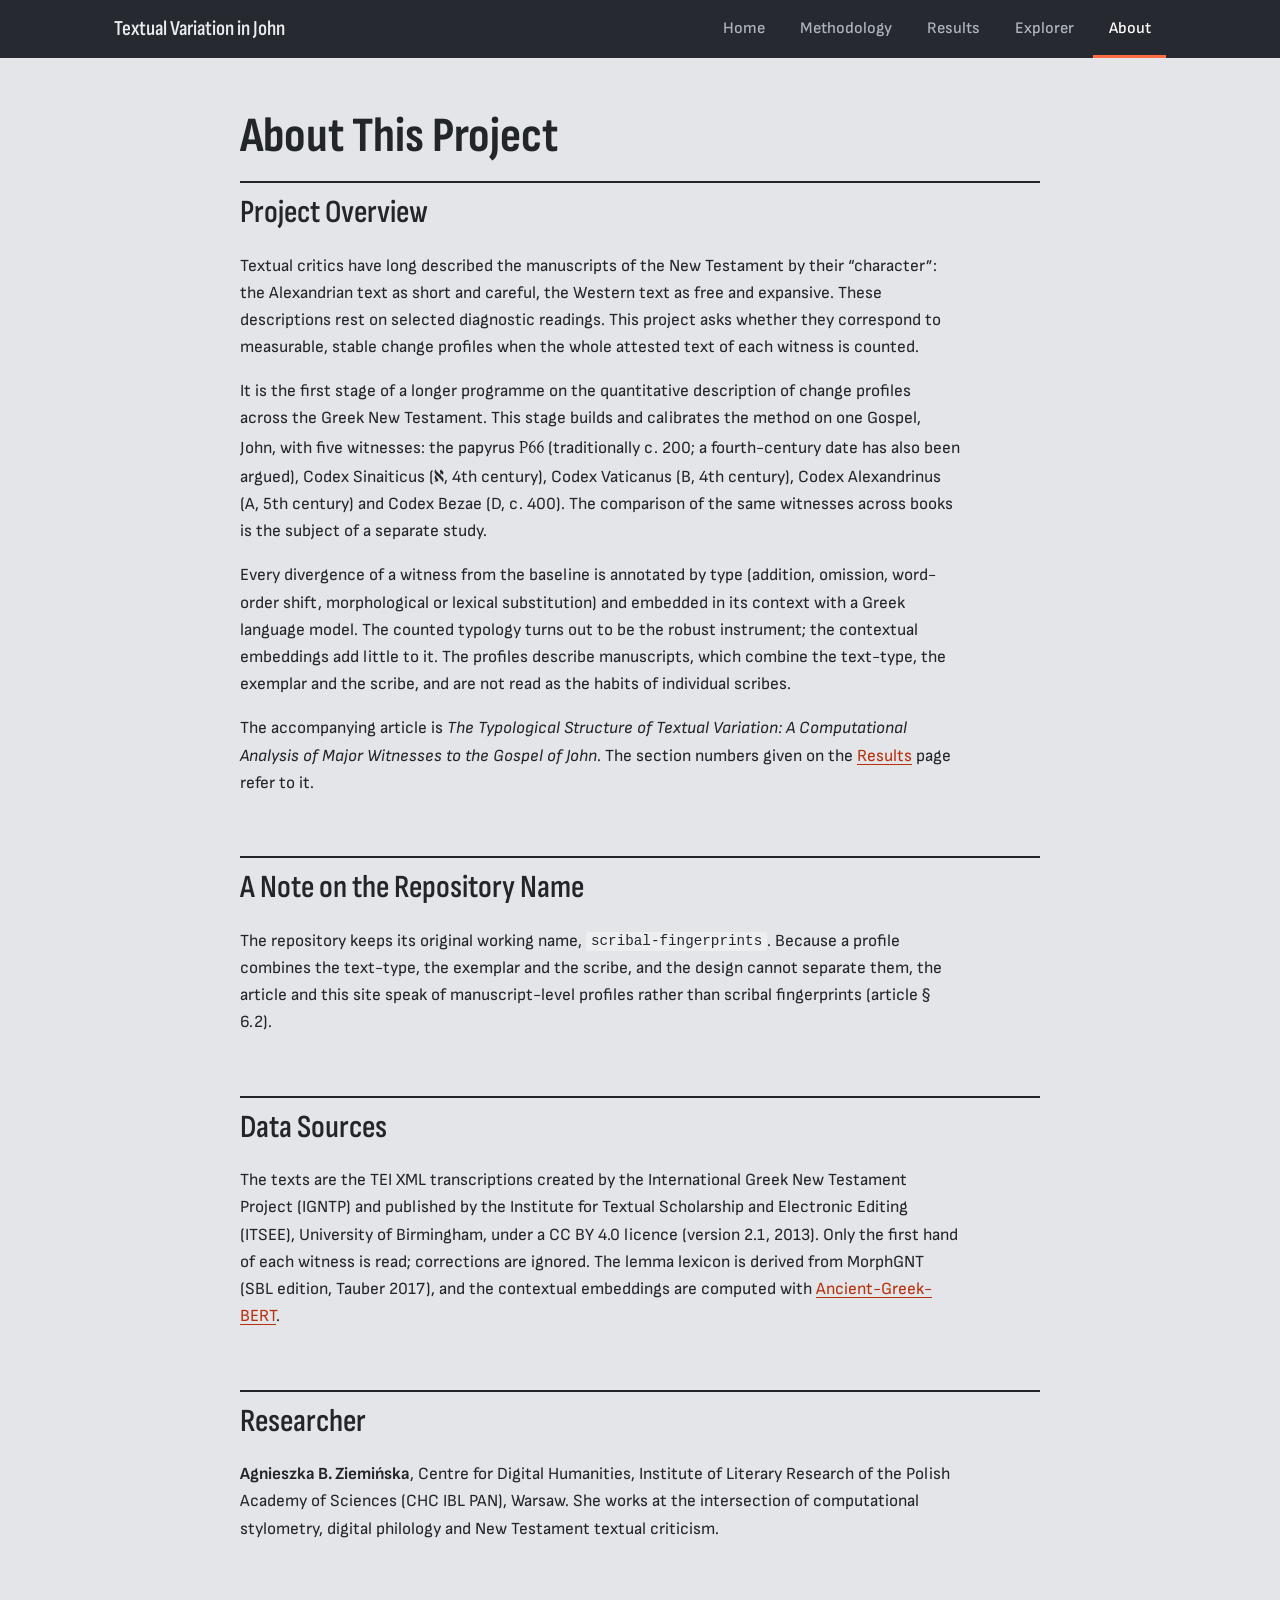
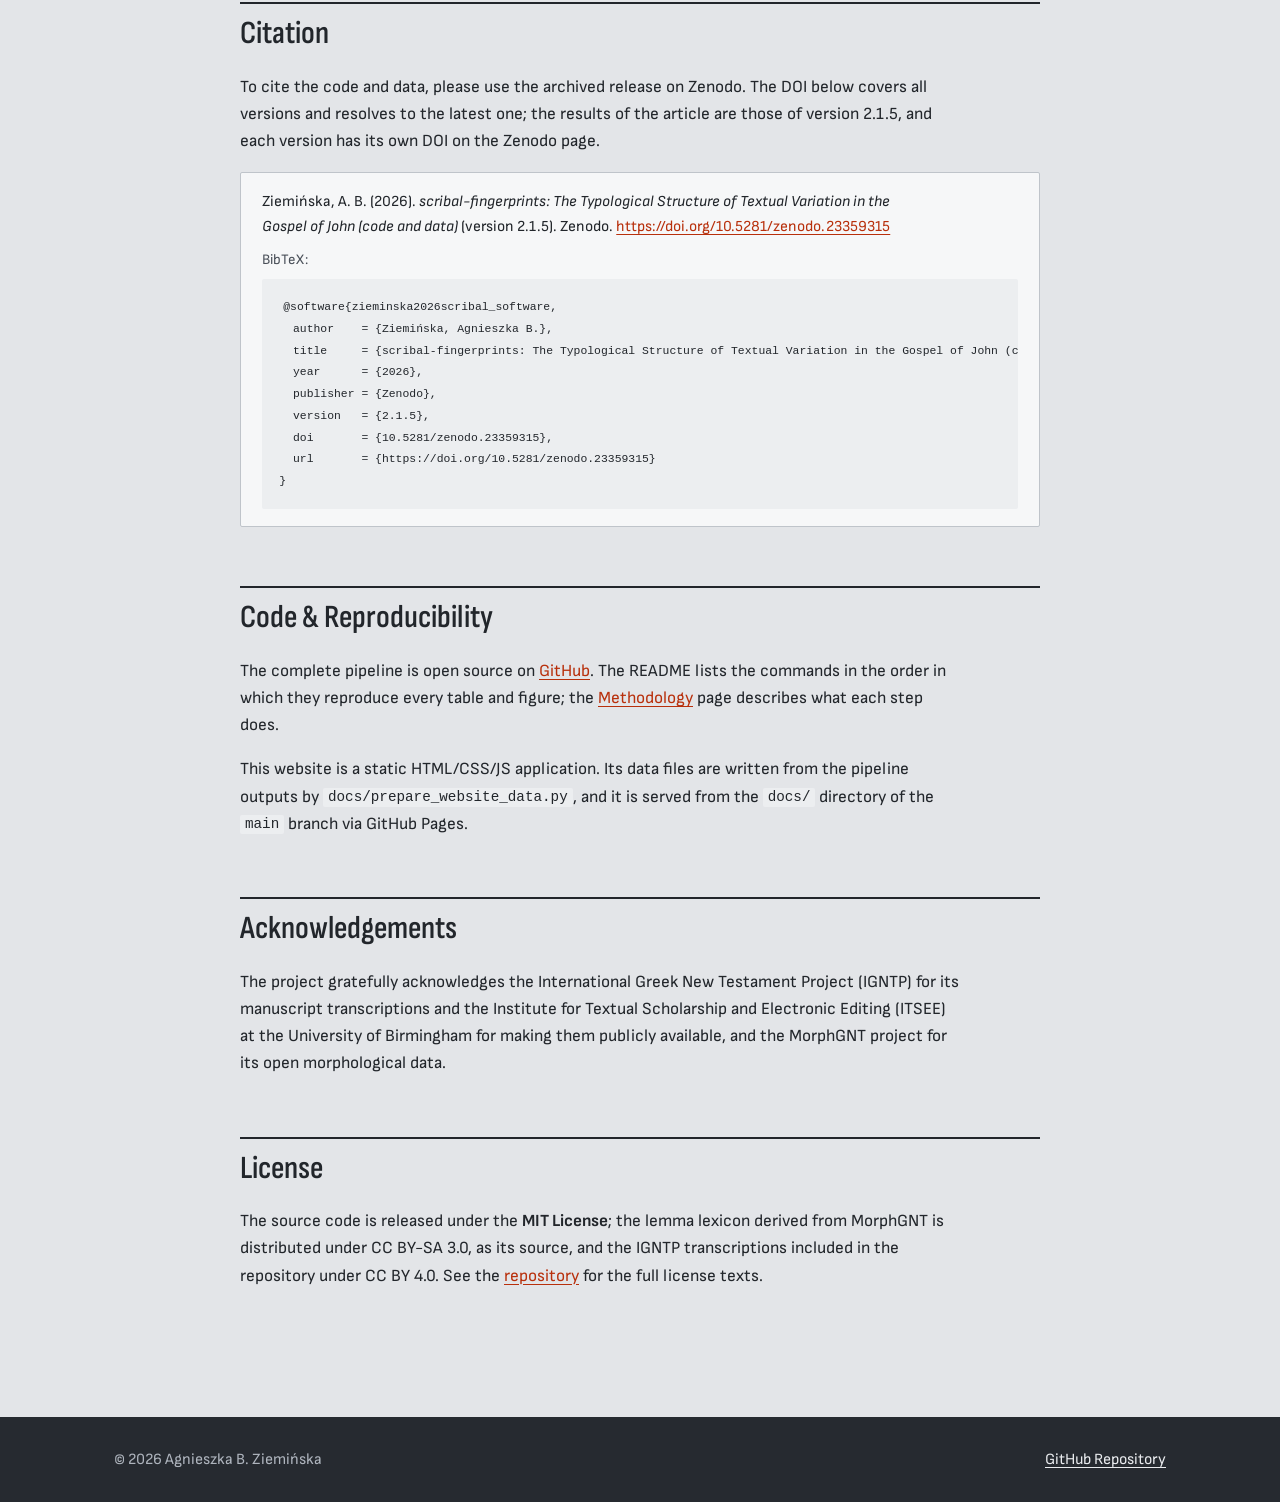
==== commit 31656ccd: "Website: align text with the article, new visual design" ====
--- a/docs/about.html
+++ b/docs/about.html
@@ -43,7 +43,7 @@
           It is the first stage of a longer programme on the quantitative description of change
           profiles across the Greek New Testament. This stage builds and calibrates the method on
           one Gospel, John, with five witnesses: the papyrus <span class="greek-text">P66</span>
-          (traditionally c. 200; a third- to fourth-century date has also been argued), Codex
+          (traditionally c. 200; a fourth-century date has also been argued), Codex
           Sinaiticus (<span class="greek-text">&#x2135;</span>, 4th century), Codex Vaticanus
           (B, 4th century), Codex Alexandrinus (A, 5th century) and Codex Bezae (D, c. 400).
           The comparison of the same witnesses across books is the subject of a separate study.
--- a/docs/css/style.css
+++ b/docs/css/style.css
@@ -1,39 +1,55 @@
 /* ============================================================
-   TEXTUAL VARIATION IN JOHN — Design System
-   Light scholarly theme with serif headings, sans body
+   TEXTUAL VARIATION IN JOHN
+   Grey ground, graphite bands and ink, one bright tomato for marks and links.
    ============================================================ */
 
-/* --- Google Fonts import --- */
-@import url('https://fonts.googleapis.com/css2?family=Source+Serif+4:ital,wght@0,400;0,600;0,700;1,400&family=Inter:wght@300;400;500;600&family=JetBrains+Mono:wght@400;500&family=Noto+Serif:ital,wght@0,400;0,700;1,400&display=swap');
-
-/* --- Custom Properties --- */
+@import url('https://fonts.googleapis.com/css2?family=Sofia+Sans:ital,wght@0,400;0,500;0,600;0,700;1,400&family=Sofia+Sans+Condensed:wght@500;600;700&family=Gentium+Plus:ital,wght@0,400;0,700;1,400&display=swap');
+
 :root {
-  --bg:           #FAFAF8;
-  --bg-card:      #FFFFFF;
-  --bg-alt:       #F2F1EE;
-  --text:         #2D2D2D;
-  --text-muted:   #6B6B6B;
-  --text-light:   #9A9A9A;
-  --accent:       #2A7F8E;
-  --accent-dark:  #2C5F7C;
-  --gold:         #C4963C;
-  --border:       #E0DED8;
-  --border-light: #EDECE8;
-
-  --font-heading: 'Source Serif 4', 'Noto Serif', Georgia, serif;
-  --font-body:    'Inter', -apple-system, BlinkMacSystemFont, 'Segoe UI', sans-serif;
-  --font-mono:    'JetBrains Mono', 'Consolas', monospace;
-  --font-greek:   'Noto Serif', 'Times New Roman', serif;
-
-  --max-width:    1200px;
+  /* grey: the ground of every page */
+  --ground:        #E3E5E8;
+  --panel:         #ECEEF0;
+  --surface:       #F6F7F8;
+  --rule:          #BFC4CA;
+  --rule-soft:     #D3D6DB;
+
+  /* graphite: bands, headings, text */
+  --graphite:      #262A30;
+  --graphite-2:    #353A42;
+  --ink:           #22262B;
+  --ink-2:         #4A5059;
+  --on-graphite:   #E9EBEE;
+  --on-graphite-2: #AEB4BD;
+
+  /* tomato: links, marks, the active state */
+  --tomato:        #F0431A;
+  --tomato-deep:   #B8300C;
+  --tomato-ink:    #8F2407;
+  --tomato-bright: #FF6B42;
+  --tomato-wash:   #FADCD2;
+
+  --font-display:  'Sofia Sans Condensed', 'Sofia Sans', 'Arial Narrow', sans-serif;
+  --font-body:     'Sofia Sans', 'Segoe UI', 'Helvetica Neue', Arial, sans-serif;
+  --font-greek:    'Gentium Plus', 'Gentium', 'Palatino Linotype', 'Times New Roman', serif;
+  --font-mono:     ui-monospace, 'Cascadia Mono', Consolas, 'Liberation Mono', monospace;
+
+  --max-width:     1120px;
   --content-width: 800px;
-  --radius:       6px;
-  --shadow:       0 1px 3px rgba(0,0,0,0.06), 0 1px 2px rgba(0,0,0,0.04);
-  --shadow-lg:    0 4px 12px rgba(0,0,0,0.08);
-  --transition:   0.2s ease;
-}
-
-/* --- Reset & Base --- */
+  --radius:        2px;
+
+  /* names used by inline styles in the pages */
+  --bg:            var(--ground);
+  --bg-card:       var(--surface);
+  --bg-alt:        var(--panel);
+  --text:          var(--ink);
+  --text-muted:    var(--ink-2);
+  --text-light:    var(--ink-2);
+  --accent:        var(--tomato);
+  --accent-dark:   var(--tomato-deep);
+  --border:        var(--rule);
+  --border-light:  var(--rule-soft);
+}
+
 *, *::before, *::after {
   box-sizing: border-box;
   margin: 0;
@@ -41,70 +57,74 @@
 }
 
 html {
-  font-size: 16px;
-  scroll-behavior: smooth;
+  font-size: 17px;
   -webkit-font-smoothing: antialiased;
   -moz-osx-font-smoothing: grayscale;
 }
 
 body {
   font-family: var(--font-body);
-  color: var(--text);
-  background-color: var(--bg);
-  line-height: 1.7;
+  color: var(--ink);
+  background-color: var(--ground);
+  line-height: 1.6;
   min-height: 100vh;
   display: flex;
   flex-direction: column;
-}
-
-/* --- Typography --- */
-h1, h2, h3, h4, h5, h6 {
-  font-family: var(--font-heading);
-  font-weight: 600;
-  line-height: 1.3;
-  color: var(--text);
-  letter-spacing: -0.01em;
-}
-
-h1 { font-size: 2.5rem; margin-bottom: 1rem; }
-h2 { font-size: 1.75rem; margin-bottom: 0.75rem; }
-h3 { font-size: 1.35rem; margin-bottom: 0.5rem; }
-h4 { font-size: 1.1rem; margin-bottom: 0.5rem; }
+  font-variant-numeric: lining-nums;
+}
+
+/* --- Type --- */
+h1, h2, h3, h4 {
+  font-family: var(--font-display);
+  color: var(--ink);
+  line-height: 1.12;
+  letter-spacing: 0;
+}
+
+h1 { font-size: 2.9rem; font-weight: 700; margin-bottom: 1rem; }
+h2 { font-size: 1.9rem; font-weight: 600; margin-bottom: 0.75rem; }
+h3 { font-size: 1.35rem; font-weight: 600; margin-bottom: 0.5rem; line-height: 1.2; }
+h4 { font-size: 1.1rem; font-weight: 600; margin-bottom: 0.5rem; }
 
 p {
   margin-bottom: 1rem;
-  max-width: 70ch;
+  max-width: 72ch;
 }
 
 a {
-  color: var(--accent);
-  text-decoration: none;
-  transition: color var(--transition);
+  color: var(--tomato-deep);
+  text-decoration: underline;
+  text-decoration-thickness: 1px;
+  text-underline-offset: 0.18em;
 }
 
 a:hover {
-  color: var(--accent-dark);
-  text-decoration: underline;
-}
-
-/* --- Code & Greek --- */
+  color: var(--tomato-ink);
+  text-decoration-thickness: 2px;
+}
+
+:focus-visible {
+  outline: 2px solid var(--tomato);
+  outline-offset: 2px;
+}
+
 code, .mono {
   font-family: var(--font-mono);
-  font-size: 0.875em;
-  background: var(--bg-alt);
-  padding: 0.15em 0.4em;
-  border-radius: 3px;
+  font-size: 0.84em;
+  background: var(--panel);
+  padding: 0.1em 0.35em;
+  border-radius: var(--radius);
 }
 
 .greek-text {
   font-family: var(--font-greek);
-  font-style: italic;
-}
-
-/* --- Navigation --- */
+  font-size: 1.06em;
+  font-style: normal;
+}
+
+/* --- Navigation: a graphite band on every page --- */
 .site-nav {
-  background: var(--bg-card);
-  border-bottom: 1px solid var(--border);
+  background: var(--graphite);
   position: sticky;
   top: 0;
   z-index: 100;
@@ -115,22 +135,23 @@
   margin: 0 auto;
   padding: 0 2rem;
   display: flex;
+  align-items: stretch;
+  justify-content: space-between;
+  height: 58px;
+}
+
+.nav-brand {
+  font-family: var(--font-display);
+  font-weight: 600;
+  font-size: 1.25rem;
+  color: var(--on-graphite);
+  text-decoration: none;
+  display: flex;
   align-items: center;
-  justify-content: space-between;
-  height: 64px;
-}
-
-.nav-brand {
-  font-family: var(--font-heading);
-  font-weight: 700;
-  font-size: 1.1rem;
-  color: var(--text);
-  text-decoration: none;
 }
 
 .nav-brand:hover {
-  color: var(--accent);
-  text-decoration: none;
+  color: #fff;
 }
 
 .nav-links {
@@ -139,25 +160,29 @@
   list-style: none;
 }
 
+.nav-links li {
+  display: flex;
+}
+
 .nav-links a {
-  display: block;
-  padding: 0.5rem 1rem;
-  border-radius: var(--radius);
-  font-size: 0.9rem;
+  display: flex;
+  align-items: center;
+  padding: 0 0.9rem;
+  font-size: 0.95rem;
   font-weight: 500;
-  color: var(--text-muted);
-  transition: all var(--transition);
+  color: var(--on-graphite-2);
+  text-decoration: none;
+  border-bottom: 3px solid transparent;
+  border-top: 3px solid transparent;
 }
 
 .nav-links a:hover {
-  background: var(--bg-alt);
-  color: var(--text);
-  text-decoration: none;
+  color: #fff;
 }
 
 .nav-links a.active {
-  background: var(--accent);
   color: #fff;
+  border-bottom-color: var(--tomato-bright);
 }
 
 .nav-toggle {
@@ -166,15 +191,15 @@
   border: none;
   cursor: pointer;
   padding: 0.5rem;
+  align-self: center;
 }
 
 .nav-toggle span {
   display: block;
   width: 22px;
   height: 2px;
-  background: var(--text);
+  background: var(--on-graphite);
   margin: 5px 0;
-  transition: var(--transition);
 }
 
 /* --- Layout --- */
@@ -189,125 +214,258 @@
   margin: 0 auto;
 }
 
-main {
+main,
+main.container {
   flex: 1;
-  padding: 3rem 0;
+  padding-top: 3rem;
+  padding-bottom: 4rem;
   width: 100%;
   min-width: 0;
 }
 
-section {
-  margin-bottom: 3rem;
+main.home {
+  padding-top: 0;
+}
+
+section,
+section.container {
+  margin-bottom: 3.5rem;
 }
 
 .section-title {
-  font-size: 1.75rem;
-  margin-bottom: 1.5rem;
-  padding-bottom: 0.5rem;
-  border-bottom: 2px solid var(--border);
+  border-top: 2px solid var(--ink);
+  padding-top: 0.7rem;
+  margin-bottom: 1.25rem;
 }
 
 .section-subtitle {
   font-size: 0.95rem;
-  color: var(--text-muted);
-  margin-top: -0.5rem;
+  color: var(--ink-2);
+  margin-top: -0.75rem;
   margin-bottom: 1.5rem;
 }
 
-/* --- Hero (index page) --- */
+section h3 {
+  margin-top: 2.25rem;
+}
+
+section[id] {
+  scroll-margin-top: 5rem;
+}
+
+/* --- Home: title band and the collated verse --- */
 .hero {
-  padding: 5rem 0 4rem;
-  text-align: center;
-  background: var(--bg);
-  position: relative;
-}
-
-.hero-bg {
-  position: absolute;
-  top: 0; right: 0; bottom: 0; left: 0;
-  background: linear-gradient(180deg, rgba(42,127,142,0.06) 0%, rgba(250,250,248,0) 100%);
-  pointer-events: none;
+  background: var(--graphite);
+  color: var(--on-graphite);
+  padding: 3.5rem 0 6.5rem;
+  margin-bottom: 0;
 }
 
 .hero h1 {
-  font-size: 2.75rem;
-  max-width: 800px;
-  margin: 0 auto 0.75rem;
-  position: relative;
+  color: #fff;
+  font-size: 3.6rem;
+  line-height: 1.02;
+  max-width: 21ch;
+  margin-bottom: 1.25rem;
 }
 
 .hero .author {
-  margin-left: auto;
-  margin-right: auto;
-  font-family: var(--font-body);
-  font-size: 1.1rem;
-  color: var(--text-muted);
-  font-weight: 400;
-  margin-bottom: 2rem;
+  font-size: 1.05rem;
+  font-weight: 500;
+  color: var(--on-graphite);
+  margin-bottom: 1.25rem;
 }
 
 .hero .summary {
   font-size: 1.05rem;
-  max-width: 650px;
-  margin: 0 auto 3rem;
-  color: var(--text-muted);
-  line-height: 1.8;
-}
-
-/* --- Stat Cards --- */
+  max-width: 62ch;
+  color: var(--on-graphite-2);
+  margin-bottom: 0;
+}
+
+.hero .greek-text {
+  color: var(--on-graphite);
+}
+
+.collation {
+  background: var(--surface);
+  border: 1px solid var(--rule);
+  border-top: 4px solid var(--tomato);
+  margin-top: -4rem;
+  margin-bottom: 3.5rem;
+  padding: 1.5rem 1.75rem 1.25rem;
+}
+
+.collation-scroll {
+  overflow-x: auto;
+}
+
+.collation table {
+  width: auto;
+  min-width: 100%;
+  border-collapse: collapse;
+  font-size: 1rem;
+}
+
+.collation th,
+.collation td {
+  border: 0;
+  background: none;
+  padding: 0.3rem 0.5rem 0.3rem 0;
+  white-space: nowrap;
+  text-align: left;
+  vertical-align: baseline;
+}
+
+.collation tr:hover td {
+  background: none;
+}
+
+.collation th {
+  font-family: var(--font-display);
+  font-size: 1.05rem;
+  font-weight: 600;
+  color: var(--ink);
+  padding-right: 1.1rem;
+}
+
+.collation td {
+  font-family: var(--font-greek);
+  font-size: 1.12rem;
+  color: var(--ink);
+}
+
+.collation tr.base td {
+  padding-bottom: 0.55rem;
+}
+
+.collation tr.base th,
+.collation tr.base td {
+  border-bottom: 1px solid var(--rule);
+}
+
+.collation tr.base + tr th,
+.collation tr.base + tr td {
+  padding-top: 0.55rem;
+}
+
+.collation td.same {
+  color: var(--rule);
+  text-align: center;
+}
+
+.collation td.var {
+  color: var(--tomato);
+  font-weight: 700;
+}
+
+.collation td.record {
+  font-family: var(--font-body);
+  font-size: 0.9rem;
+  color: var(--ink-2);
+  padding-left: 1rem;
+  padding-right: 0;
+  white-space: normal;
+  min-width: 11rem;
+  max-width: 13rem;
+  line-height: 1.35;
+}
+
+.collation-caption {
+  font-size: 0.92rem;
+  color: var(--ink-2);
+  max-width: 88ch;
+  margin: 1rem 0 0;
+  padding-top: 0.9rem;
+  border-top: 1px solid var(--rule-soft);
+}
+
+/* --- Key figures (home) --- */
+.figures td:nth-child(2) {
+  font-family: var(--font-display);
+  font-size: 1.5rem;
+  font-weight: 600;
+  white-space: nowrap;
+  line-height: 1.1;
+}
+
+.figures td:first-child {
+  font-weight: 600;
+  white-space: nowrap;
+}
+
+.figures .p-note {
+  font-family: var(--font-body);
+  font-size: 0.85rem;
+  font-weight: 400;
+  color: var(--ink-2);
+}
+
+.site-links {
+  list-style: none;
+  display: grid;
+  grid-template-columns: repeat(2, minmax(0, 1fr));
+  gap: 0 3rem;
+  border-top: 1px solid var(--rule);
+}
+
+.site-links li {
+  padding: 0.9rem 0;
+  border-bottom: 1px solid var(--rule);
+}
+
+.site-links a {
+  font-family: var(--font-display);
+  font-size: 1.3rem;
+  font-weight: 600;
+}
+
+.site-links span {
+  display: block;
+  color: var(--ink-2);
+  font-size: 0.95rem;
+}
+
+/* --- Stat grid (kept for pages that use it) --- */
 .stat-grid {
   display: grid;
-  grid-template-columns: repeat(auto-fit, minmax(200px, 1fr));
-  gap: 1.25rem;
-  margin: 2rem 0;
+  grid-template-columns: repeat(auto-fit, minmax(220px, 1fr));
+  gap: 0 2rem;
+  margin: 1.5rem 0;
 }
 
 .stat-card {
-  background: var(--bg-card);
-  border: 1px solid var(--border);
-  border-radius: var(--radius);
-  padding: 1.5rem;
-  text-align: center;
-  box-shadow: var(--shadow);
-  transition: box-shadow var(--transition);
-}
-
-.stat-card:hover {
-  box-shadow: var(--shadow-lg);
+  border-top: 1px solid var(--rule);
+  padding: 0.9rem 0 1rem;
 }
 
 .stat-value {
-  font-family: var(--font-mono);
-  font-size: 1.75rem;
-  font-weight: 500;
-  color: var(--accent);
+  font-family: var(--font-display);
+  font-size: 1.9rem;
+  font-weight: 600;
+  color: var(--ink);
   display: block;
-  margin-bottom: 0.25rem;
+  line-height: 1.1;
 }
 
 .stat-label {
   display: block;
-  font-size: 0.8rem;
-  color: var(--text-muted);
-  text-transform: uppercase;
-  letter-spacing: 0.05em;
+  font-weight: 600;
 }
 
 .stat-sublabel {
   display: block;
-  font-size: 0.75rem;
-  color: var(--text-light);
-  margin-top: 0.25rem;
-}
-
-/* --- Cards / Panels --- */
+  font-size: 0.9rem;
+  color: var(--ink-2);
+}
+
+/* --- Panels --- */
 .card {
-  background: var(--bg-card);
-  border: 1px solid var(--border);
+  background: var(--surface);
+  border: 1px solid var(--rule);
   border-radius: var(--radius);
-  padding: 2rem;
+  padding: 1rem 1.25rem;
   margin-bottom: 1.5rem;
-  box-shadow: var(--shadow);
 }
 
 .card-header {
@@ -318,103 +476,115 @@
 }
 
 .callout {
-  border-left: 4px solid var(--gold);
-  background: #FDF8EE;
-  padding: 1rem 1.25rem;
-  margin: 1.5rem 0;
-  border-radius: 0 var(--radius) var(--radius) 0;
-  font-size: 0.95rem;
+  margin: 1.25rem 0 1.75rem;
+  font-size: 0.86rem;
+  line-height: 1.55;
+  color: var(--ink-2);
+  max-width: 78ch;
+}
+
+.callout strong {
+  color: var(--ink);
 }
 
 /* --- Tables --- */
 table {
   width: 100%;
   border-collapse: collapse;
-  font-size: 0.9rem;
+  font-size: 0.95rem;
+  font-variant-numeric: lining-nums tabular-nums;
 }
 
 th, td {
-  padding: 0.75rem 1rem;
+  padding: 0.55rem 0.9rem 0.55rem 0;
   text-align: left;
-  border-bottom: 1px solid var(--border-light);
+  border-bottom: 1px solid var(--rule-soft);
+  vertical-align: top;
 }
 
 th {
   font-weight: 600;
-  color: var(--text);
-  background: var(--bg-alt);
-  font-size: 0.8rem;
-  text-transform: uppercase;
-  letter-spacing: 0.03em;
-}
-
-tr:hover td {
-  background: var(--bg-alt);
-}
-
-/* --- Buttons / Tabs --- */
+  color: var(--ink);
+  border-bottom: 2px solid var(--ink);
+  vertical-align: bottom;
+}
+
+tbody tr:last-child td {
+  border-bottom: 0;
+}
+
+tbody tr:hover td {
+  background: var(--panel);
+}
+
+.table-note {
+  font-size: 0.88rem;
+  color: var(--ink-2);
+  margin: 0.75rem 0 0;
+  max-width: none;
+}
+
+/* --- Buttons and tabs --- */
 .btn {
   display: inline-flex;
   align-items: center;
   gap: 0.5rem;
-  padding: 0.6rem 1.25rem;
+  padding: 0.55rem 1.1rem;
   border-radius: var(--radius);
-  font-size: 0.9rem;
-  font-weight: 500;
-  border: 1px solid var(--border);
-  background: var(--bg-card);
-  color: var(--text);
+  font-family: var(--font-body);
+  font-size: 0.95rem;
+  font-weight: 600;
+  border: 1px solid var(--ink);
+  background: transparent;
+  color: var(--ink);
   cursor: pointer;
-  transition: all var(--transition);
+  text-decoration: none;
 }
 
 .btn:hover {
-  background: var(--bg-alt);
-  border-color: var(--accent);
-  text-decoration: none;
+  background: var(--panel);
+  color: var(--ink);
 }
 
 .btn-primary {
-  background: var(--accent);
+  background: var(--graphite);
+  border-color: var(--graphite);
   color: #fff;
-  border-color: var(--accent);
 }
 
 .btn-primary:hover {
-  background: var(--accent-dark);
-  border-color: var(--accent-dark);
+  background: var(--tomato-deep);
+  border-color: var(--tomato-deep);
   color: #fff;
 }
 
 .tab-bar {
   display: flex;
-  gap: 0.25rem;
-  margin-bottom: 1.5rem;
-  border-bottom: 2px solid var(--border);
-  padding-bottom: 0;
+  gap: 1.5rem;
+  margin-bottom: 1.25rem;
+  border-bottom: 1px solid var(--rule);
 }
 
 .tab-btn {
-  padding: 0.6rem 1.25rem;
+  padding: 0.5rem 0;
   border: none;
   background: none;
   font-family: var(--font-body);
-  font-size: 0.9rem;
-  font-weight: 500;
-  color: var(--text-muted);
+  font-size: 0.97rem;
+  font-weight: 600;
+  color: var(--ink-2);
   cursor: pointer;
-  border-bottom: 2px solid transparent;
-  margin-bottom: -2px;
-  transition: all var(--transition);
+  border-bottom: 3px solid transparent;
+  margin-bottom: -1px;
 }
 
 .tab-btn:hover {
-  color: var(--text);
+  color: var(--ink);
 }
 
 .tab-btn.active {
-  color: var(--accent);
-  border-bottom-color: var(--accent);
+  color: var(--ink);
+  border-bottom-color: var(--tomato);
 }
 
 .tab-panel {
@@ -425,197 +595,258 @@
   display: block;
 }
 
-/* --- Pipeline Diagram --- */
+/* --- Pipeline: five steps in sequence --- */
 .pipeline {
   display: flex;
   flex-wrap: wrap;
-  gap: 0;
-  justify-content: center;
+  align-items: stretch;
   margin: 2rem 0;
 }
 
 .pipeline-step {
   display: flex;
-  align-items: center;
+  flex: 1 1 150px;
 }
 
 .pipeline-step .step-box {
-  background: var(--bg-card);
-  border: 2px solid var(--accent);
+  flex: 1;
+  background: var(--surface);
+  border: 1px solid var(--rule);
+  border-top: 4px solid var(--graphite);
+  padding: 0.9rem 1rem 1rem;
+}
+
+.pipeline-step .step-num {
+  display: block;
+  font-size: 0.85rem;
+  color: var(--ink-2);
+}
+
+.pipeline-step .step-title {
+  display: block;
+  font-family: var(--font-display);
+  font-weight: 600;
+  font-size: 1.25rem;
+  line-height: 1.15;
+  margin: 0.1rem 0 0.35rem;
+}
+
+.pipeline-step .step-desc {
+  display: block;
+  font-size: 0.88rem;
+  color: var(--ink-2);
+  line-height: 1.4;
+}
+
+.pipeline-arrow {
+  font-size: 1.2rem;
+  color: var(--ink-2);
+  padding: 0 0.45rem;
+  align-self: center;
+}
+
+/* --- Charts and figures --- */
+.chart-container {
+  background: var(--surface);
+  border: 1px solid var(--rule);
   border-radius: var(--radius);
-  padding: 1rem 1.5rem;
-  text-align: center;
-  min-width: 160px;
-  transition: box-shadow var(--transition);
-}
-
-.pipeline-step .step-box:hover {
-  box-shadow: var(--shadow-lg);
-}
-
-.pipeline-step .step-num {
-  font-family: var(--font-mono);
-  font-size: 0.75rem;
-  color: var(--accent);
-  text-transform: uppercase;
-  letter-spacing: 0.05em;
-}
-
-.pipeline-step .step-title {
-  font-family: var(--font-heading);
-  font-weight: 600;
-  font-size: 0.95rem;
-  margin-top: 0.25rem;
-}
-
-.pipeline-step .step-desc {
-  font-size: 0.78rem;
-  color: var(--text-muted);
-  margin-top: 0.25rem;
-}
-
-.pipeline-arrow {
-  font-size: 1.5rem;
-  color: var(--text-light);
-  padding: 0 0.5rem;
-  align-self: center;
-}
-
-/* --- Charts --- */
-.chart-container {
-  background: var(--bg-card);
-  border: 1px solid var(--border);
-  border-radius: var(--radius);
-  padding: 1.5rem;
+  padding: 1rem;
   margin-bottom: 1.5rem;
-  box-shadow: var(--shadow);
+  max-width: 100%;
+  min-width: 0;
+  overflow: hidden;
 }
 
 .chart-title {
-  font-family: var(--font-heading);
-  font-size: 1.1rem;
+  font-family: var(--font-display);
+  font-size: 1.2rem;
   font-weight: 600;
   margin-bottom: 0.5rem;
 }
 
 .chart-subtitle {
-  font-size: 0.85rem;
-  color: var(--text-muted);
+  font-size: 0.9rem;
+  color: var(--ink-2);
   margin-bottom: 1rem;
 }
 
-/* --- Figure Gallery --- */
 .fig-gallery {
   display: grid;
   grid-template-columns: repeat(auto-fit, minmax(400px, 1fr));
   gap: 1.5rem;
-  margin: 2rem 0;
+  margin: 1.5rem 0;
+}
+
+.fig-gallery.single {
+  grid-template-columns: 1fr;
+  max-width: 900px;
 }
 
 .fig-item {
-  background: var(--bg-card);
-  border: 1px solid var(--border);
+  background: var(--surface);
+  border: 1px solid var(--rule);
   border-radius: var(--radius);
   overflow: hidden;
-  box-shadow: var(--shadow);
-  transition: box-shadow var(--transition);
-}
-
-.fig-item:hover {
-  box-shadow: var(--shadow-lg);
+}
+
+.fig-item .card {
+  border: 0;
+  margin: 0;
 }
 
 .fig-item img {
   width: 100%;
   height: auto;
   display: block;
+  background: #fff;
 }
 
 .fig-caption {
-  padding: 0.75rem 1rem;
-  font-size: 0.85rem;
-  color: var(--text-muted);
-  border-top: 1px solid var(--border-light);
-}
-
-/* --- Coverage Heatmap Table --- */
+  padding: 0.7rem 1rem;
+  font-size: 0.88rem;
+  color: var(--ink-2);
+  border-top: 1px solid var(--rule-soft);
+}
+
+/* --- Coverage table: full, partial, none --- */
 .coverage-table td {
   text-align: center;
-  font-size: 0.8rem;
-  padding: 0.4rem 0.5rem;
-  font-family: var(--font-mono);
+  font-size: 0.85rem;
+  padding: 0.35rem 0.5rem;
+}
+
+.coverage-table th {
+  text-align: center;
+  padding-right: 0.5rem;
+  padding-left: 0.5rem;
 }
 
 .coverage-full {
-  background: #E8F5E9;
-  color: #2E7D32;
+  background: transparent;
+  color: var(--ink);
 }
 
 .coverage-partial {
-  background: #FFF8E1;
-  color: #F57F17;
+  background: var(--tomato-wash);
+  color: var(--tomato-deep);
+  font-weight: 600;
 }
 
 .coverage-none {
-  background: #FFEBEE;
-  color: #C62828;
-}
-
-/* --- DataTables Override --- */
+  background: var(--graphite-2);
+  color: var(--on-graphite-2);
+}
+
+/* --- Explorer --- */
 .dataTables_wrapper {
   font-family: var(--font-body);
-  font-size: 0.9rem;
-}
-
-.dataTables_wrapper .dataTables_filter input {
-  border: 1px solid var(--border);
+  font-size: 0.95rem;
+}
+
+.dataTables_wrapper .dataTables_filter input,
+.dataTables_wrapper .dataTables_length select,
+div.dt-container .dt-search input,
+div.dt-container .dt-length select {
+  border: 1px solid var(--rule);
   border-radius: var(--radius);
-  padding: 0.4rem 0.75rem;
-  font-size: 0.9rem;
-}
-
-.dataTables_wrapper .dataTables_length select {
-  border: 1px solid var(--border);
-  border-radius: var(--radius);
-  padding: 0.3rem 0.5rem;
+  padding: 0.35rem 0.6rem;
+  font-family: var(--font-body);
+  font-size: 0.95rem;
+  background: var(--surface);
+  color: var(--ink);
 }
 
 table.dataTable thead th {
-  background: var(--bg-alt);
-  border-bottom: 2px solid var(--border);
+  background: none;
+  border-bottom: 2px solid var(--ink);
+}
+
+table.dataTable td {
+  font-family: var(--font-body);
 }
 
 .filter-bar {
   display: flex;
-  gap: 1rem;
+  gap: 1.5rem;
   margin-bottom: 1rem;
   flex-wrap: wrap;
   align-items: center;
 }
 
 .filter-bar label {
-  font-size: 0.85rem;
+  font-size: 0.92rem;
+  font-weight: 600;
+  color: var(--ink);
+  margin-right: 0.35rem;
+}
+
+.filter-bar select {
+  border: 1px solid var(--rule);
+  border-radius: var(--radius);
+  padding: 0.35rem 0.6rem;
+  font-size: 0.95rem;
+  font-family: var(--font-body);
+  background: var(--surface);
+  color: var(--ink);
+}
+
+.sample-note {
+  font-size: 0.86rem;
+  line-height: 1.55;
+  color: var(--ink-2);
+  margin-bottom: 1.25rem;
+  max-width: 80ch;
+}
+
+/* --- Results page: contents --- */
+.toc {
+  display: flex;
+  flex-wrap: wrap;
+  gap: 0.4rem 1.5rem;
+  margin: 0 0 3rem;
+  padding: 0.8rem 0;
+  border-top: 1px solid var(--rule);
+  border-bottom: 1px solid var(--rule);
+  font-size: 0.97rem;
+}
+
+.toc a {
+  color: var(--ink);
   font-weight: 500;
-  color: var(--text-muted);
-}
-
-.filter-bar select {
-  border: 1px solid var(--border);
-  border-radius: var(--radius);
-  padding: 0.4rem 0.75rem;
-  font-size: 0.85rem;
-  font-family: var(--font-body);
-  background: var(--bg-card);
-}
-
-/* --- Footer --- */
+  text-decoration: none;
+}
+
+.toc a:hover {
+  color: var(--tomato-deep);
+  text-decoration: underline;
+}
+
+.findings-list {
+  max-width: 72ch;
+  margin: 0 0 1.5rem 1.1rem;
+}
+
+.findings-list li {
+  margin-bottom: 0.6rem;
+}
+
+.findings-list li::marker {
+  color: var(--tomato);
+}
+
+/* statistical symbols keep their case and slant in headers */
+th .nc,
+.stat-label .nc {
+  text-transform: none;
+}
+
+/* --- Footer: the second graphite band --- */
 .site-footer {
-  background: var(--bg-alt);
-  border-top: 1px solid var(--border);
-  padding: 2rem 0;
+  background: var(--graphite);
+  padding: 1.75rem 0;
   margin-top: auto;
-  font-size: 0.85rem;
-  color: var(--text-muted);
+  font-size: 0.92rem;
+  color: var(--on-graphite-2);
 }
 
 .footer-inner {
@@ -630,137 +861,77 @@
 }
 
 .footer-inner a {
-  color: var(--accent);
-}
-
-/* --- Sample Note --- */
-.sample-note {
-  background: var(--bg-alt);
-  border: 1px solid var(--border);
-  border-radius: var(--radius);
-  padding: 0.75rem 1rem;
-  font-size: 0.85rem;
-  color: var(--text-muted);
-  margin-bottom: 1rem;
-}
-
-/* --- Responsive --- */
+  color: var(--on-graphite);
+}
+
+.footer-inner a:hover {
+  color: #fff;
+}
+
+/* --- Small screens --- */
 @media (max-width: 768px) {
-  .nav-toggle {
-    display: block;
-  }
+  html { font-size: 16px; }
+
+  .nav-toggle { display: block; }
 
   .nav-links {
     display: none;
     position: absolute;
-    top: 64px;
+    top: 58px;
     left: 0;
     right: 0;
-    background: var(--bg-card);
-    border-bottom: 1px solid var(--border);
+    background: var(--graphite);
     flex-direction: column;
-    padding: 1rem;
+    padding: 0.5rem 1rem 1rem;
   }
 
-  .nav-links.open {
-    display: flex;
+  .nav-links.open { display: flex; }
+
+  .nav-links a {
+    padding: 0.6rem 0.25rem;
+    border-top: 0;
+    border-bottom: 0;
   }
 
-  .hero h1 {
-    font-size: 1.75rem;
+  .nav-links a.active { color: var(--tomato-bright); }
+
+  h1 { font-size: 2.2rem; }
+  h2 { font-size: 1.55rem; }
+
+  .hero { padding: 2.5rem 0 5.5rem; }
+  .hero h1 { font-size: 2.5rem; }
+
+  .collation { padding: 1.1rem 1rem 1rem; }
+  .collation td { font-size: 1.05rem; }
+
+  .figures thead { display: none; }
+  .figures tr {
+    display: grid;
+    grid-template-columns: 1fr auto;
+    column-gap: 1rem;
+    padding: 0.55rem 0;
+    border-bottom: 1px solid var(--rule-soft);
   }
-
-  .stat-grid {
-    grid-template-columns: 1fr 1fr;
+  .figures td { border: 0; padding: 0; }
+  .figures td:nth-child(2) { text-align: right; }
+  .figures td:nth-child(3) {
+    grid-column: 1 / -1;
+    font-size: 0.88rem;
+    color: var(--ink-2);
   }
 
-  .pipeline {
-    flex-direction: column;
-    align-items: center;
-  }
-
-  .pipeline-arrow {
-    transform: rotate(90deg);
-  }
-
-  .fig-gallery {
-    grid-template-columns: 1fr;
-  }
-
-  h1 { font-size: 1.75rem; }
-  h2 { font-size: 1.35rem; }
-
-  .container {
-    padding: 0 1rem;
-  }
-}
-
-@media (max-width: 480px) {
-  .stat-grid {
-    grid-template-columns: 1fr;
-  }
-}
-
-.table-note {
-  font-size: 0.85rem;
-  color: var(--text-muted, #6B6B6B);
-  margin-top: 0.75rem;
-}
-
-/* Keep statistical symbols in their case inside upper-case table headers */
-th .nc,
-.stat-label .nc {
-  text-transform: none;
-}
-
-/* Six key-finding cards: three per row on wide screens */
-#stat-cards {
-  grid-template-columns: repeat(auto-fit, minmax(260px, 1fr));
-}
-
-/* --- Results page: contents, single-figure galleries, sub-headings --- */
-.toc {
-  display: flex;
-  flex-wrap: wrap;
-  gap: 0.5rem 1.25rem;
-  margin: 0 0 2.5rem;
-  font-size: 0.9rem;
-}
-
-.toc a {
-  color: var(--accent-dark);
-  text-decoration: none;
-  border-bottom: 1px solid var(--border);
-}
-
-.toc a:hover {
-  border-bottom-color: var(--accent);
-}
-
-.fig-gallery.single {
-  grid-template-columns: 1fr;
-  max-width: 900px;
-}
-
-section h3 {
-  margin-top: 2rem;
-}
-
-section[id] {
-  scroll-margin-top: 5rem;
-}
-
-.findings-list {
-  max-width: 70ch;
-  margin: 0 0 1.5rem 1.25rem;
-}
-
-.findings-list li {
-  margin-bottom: 0.6rem;
-}
-
-@media (max-width: 480px) {
-  .fig-gallery {
-    grid-template-columns: 1fr;
-  }
-}
+  .site-links { grid-template-columns: 1fr; }
+
+  .pipeline { flex-direction: column; }
+  .pipeline-step { flex: 0 0 auto; }
+  .pipeline-arrow { transform: rotate(90deg); padding: 0.2rem 0; }
+
+  .fig-gallery { grid-template-columns: 1fr; }
+
+  .container { padding: 0 1rem; }
+  .nav-inner, .footer-inner { padding: 0 1rem; }
+}
+
+@media (prefers-reduced-motion: no-preference) {
+  html { scroll-behavior: smooth; }
+}
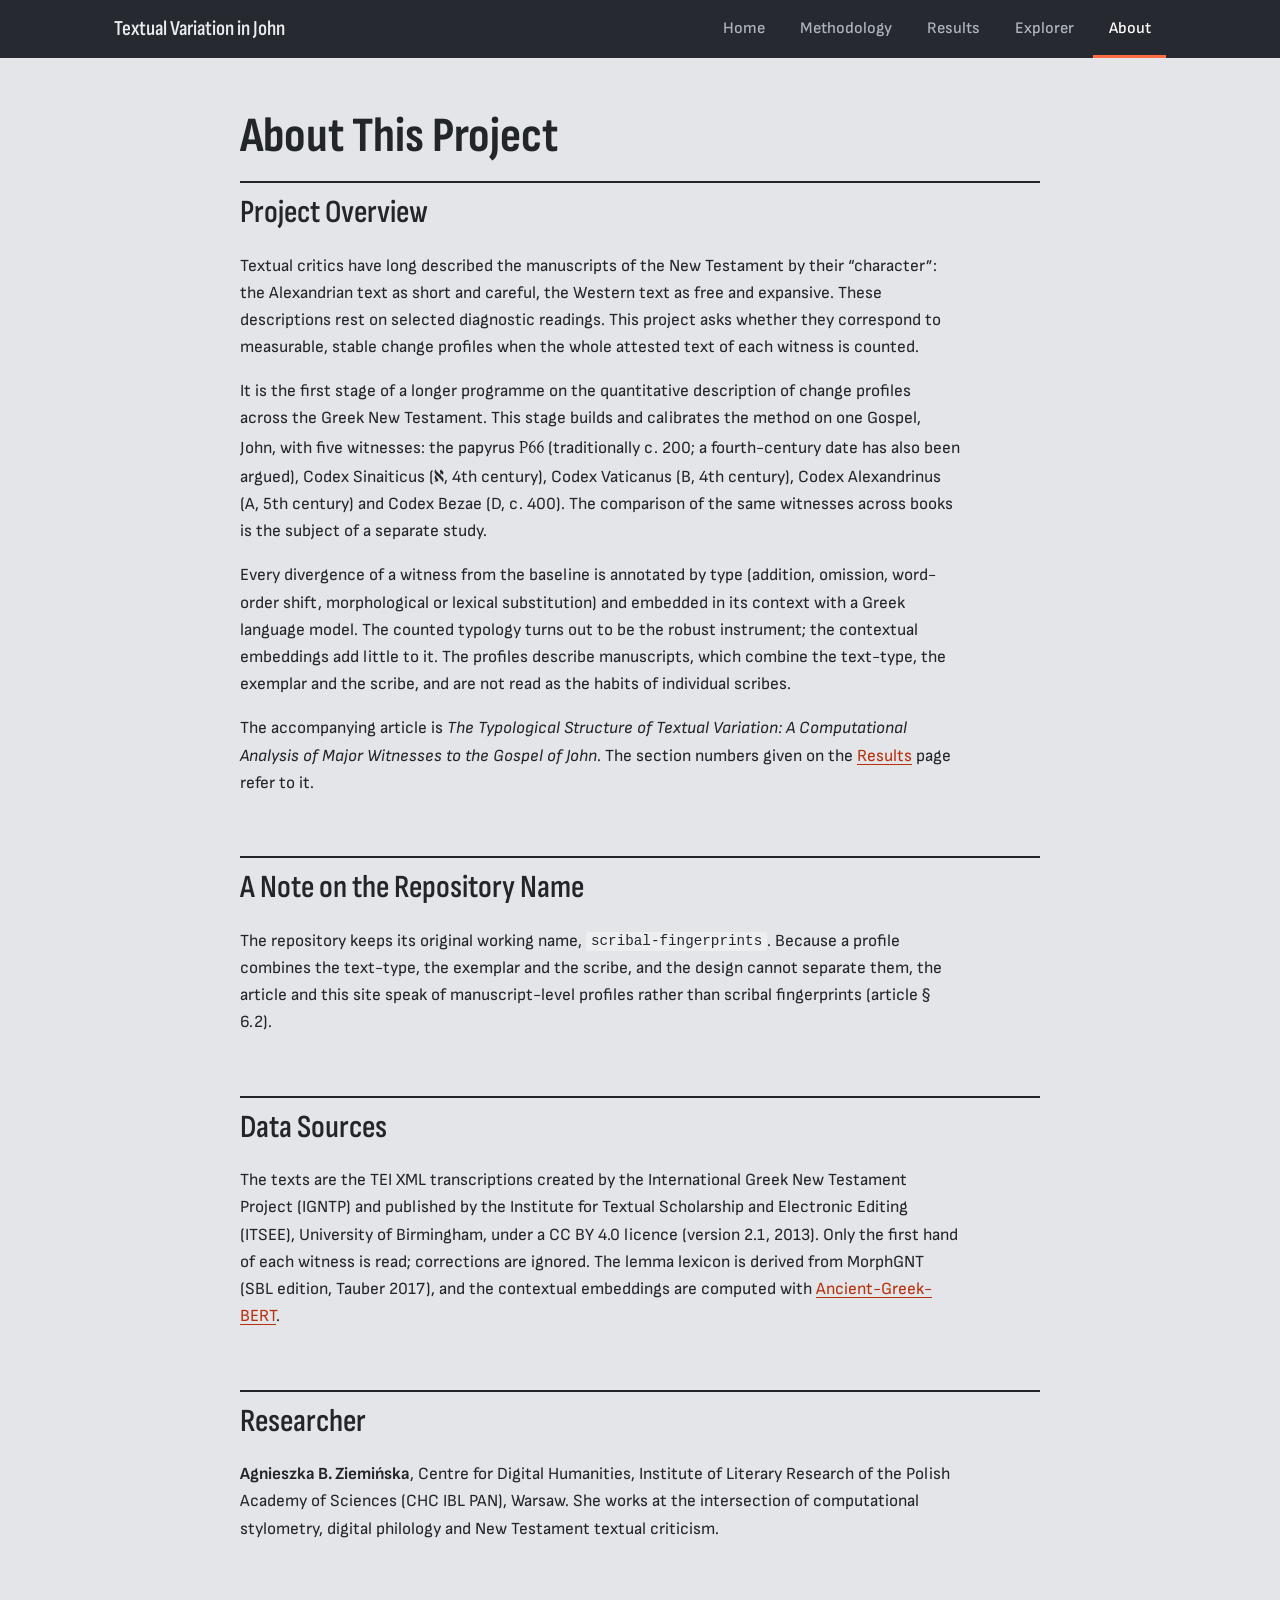
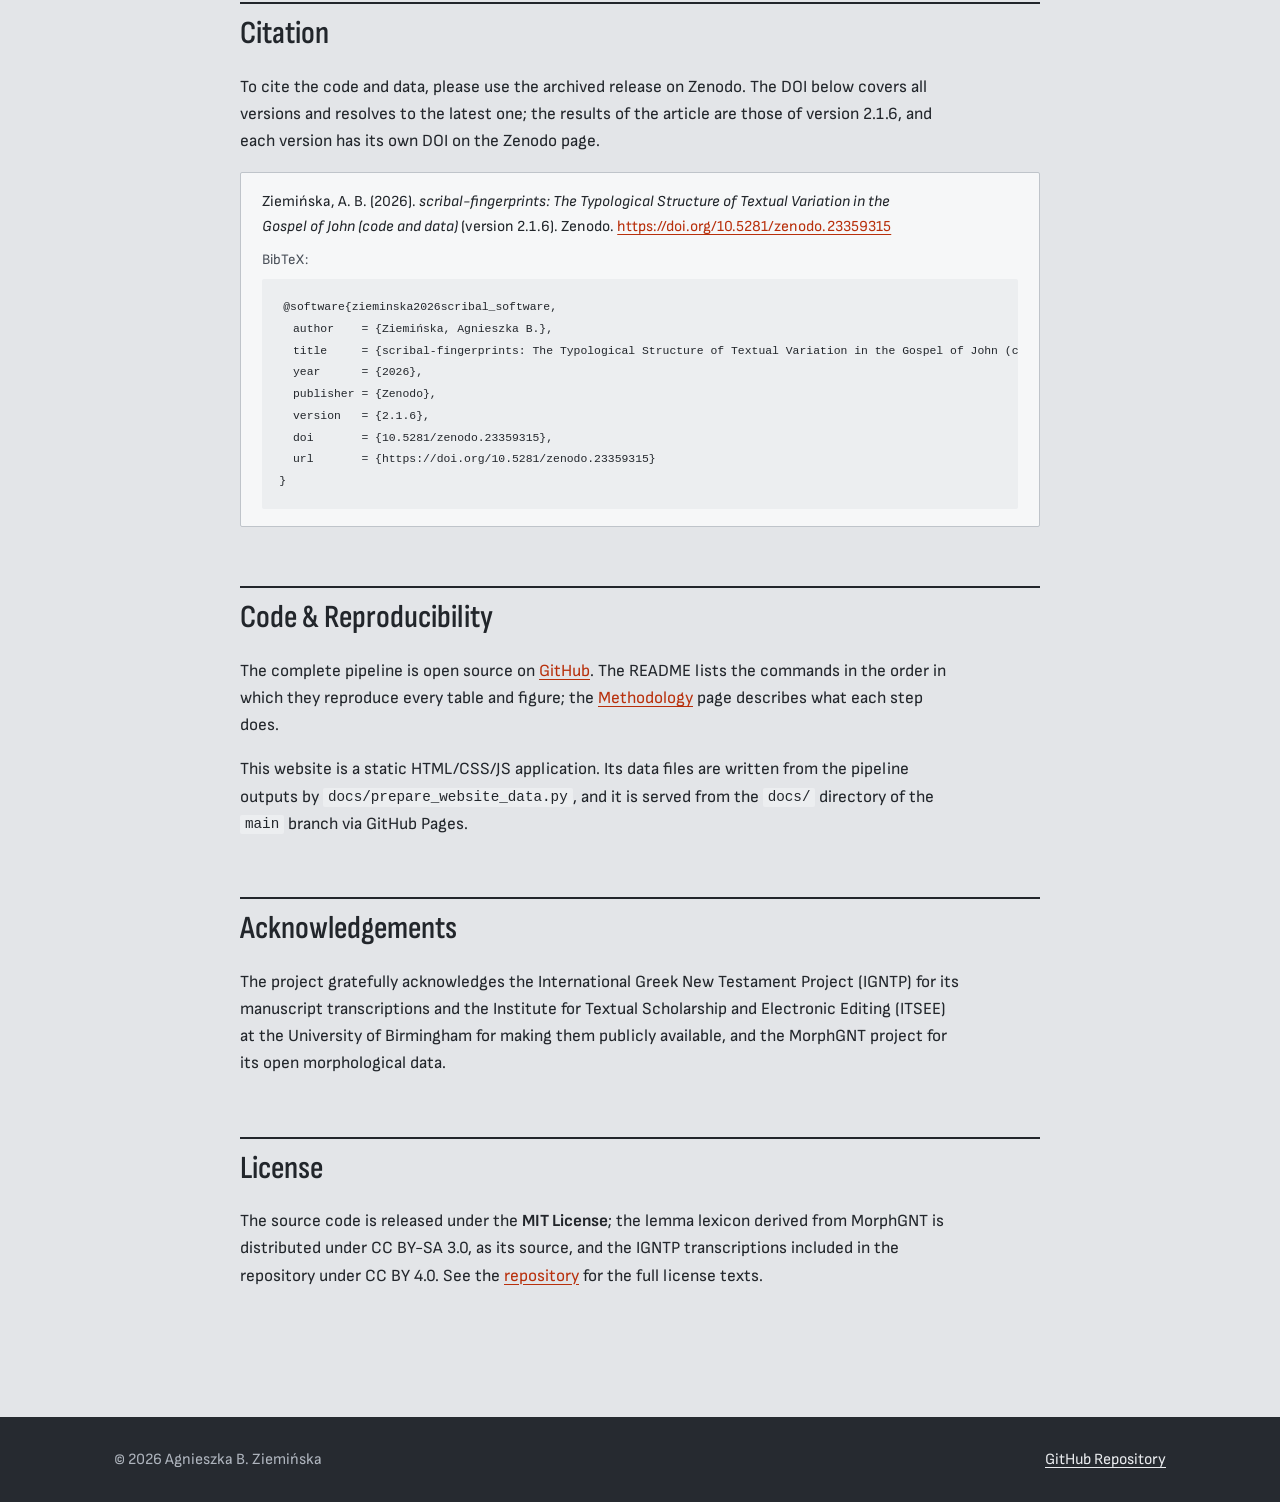
==== commit 257df821: "Both instruments measured by the same statistics: ARI of the variant types, Cramer's V of the k-mean" ====
--- a/docs/about.html
+++ b/docs/about.html
@@ -100,11 +100,11 @@
         <p>
           To cite the code and data, please use the archived release on Zenodo. The DOI below
           covers all versions and resolves to the latest one; the results of the article are those
-          of version 2.1.5, and each version has its own DOI on the Zenodo page.
+          of version 2.1.6, and each version has its own DOI on the Zenodo page.
         </p>
         <div class="card" style="font-size:0.9rem;">
           <p style="margin-bottom:0.5rem;">
-            Ziemińska, A. B. (2026). <em>scribal-fingerprints: The Typological Structure of Textual Variation in the Gospel of John (code and data)</em> (version 2.1.5).
+            Ziemińska, A. B. (2026). <em>scribal-fingerprints: The Typological Structure of Textual Variation in the Gospel of John (code and data)</em> (version 2.1.6).
             Zenodo. <a href="https://doi.org/10.5281/zenodo.23359315" target="_blank" rel="noopener">https://doi.org/10.5281/zenodo.23359315</a>
           </p>
           <p style="margin-bottom:0; color:var(--text-muted); font-size:0.85rem;">
@@ -115,7 +115,7 @@
   title     = {scribal-fingerprints: The Typological Structure of Textual Variation in the Gospel of John (code and data)},
   year      = {2026},
   publisher = {Zenodo},
-  version   = {2.1.5},
+  version   = {2.1.6},
   doi       = {10.5281/zenodo.23359315},
   url       = {https://doi.org/10.5281/zenodo.23359315}
 }</code></pre>
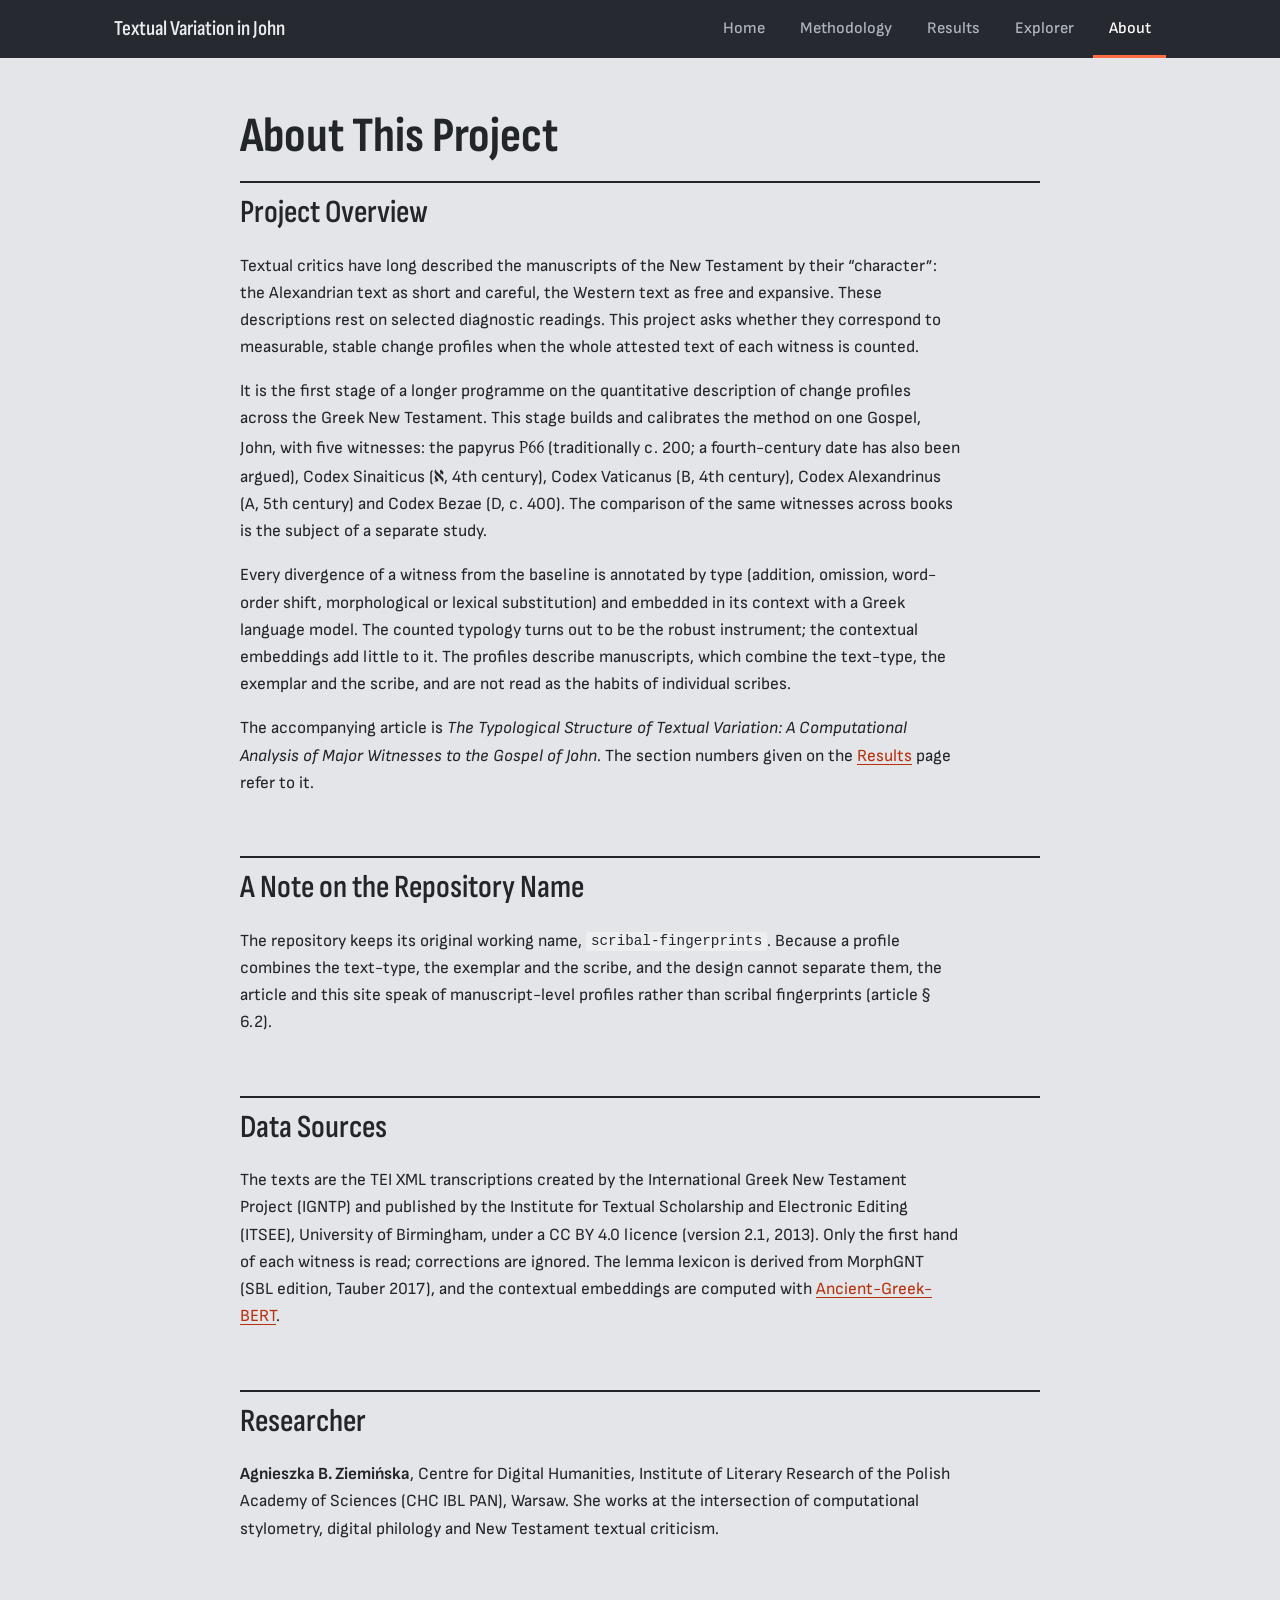
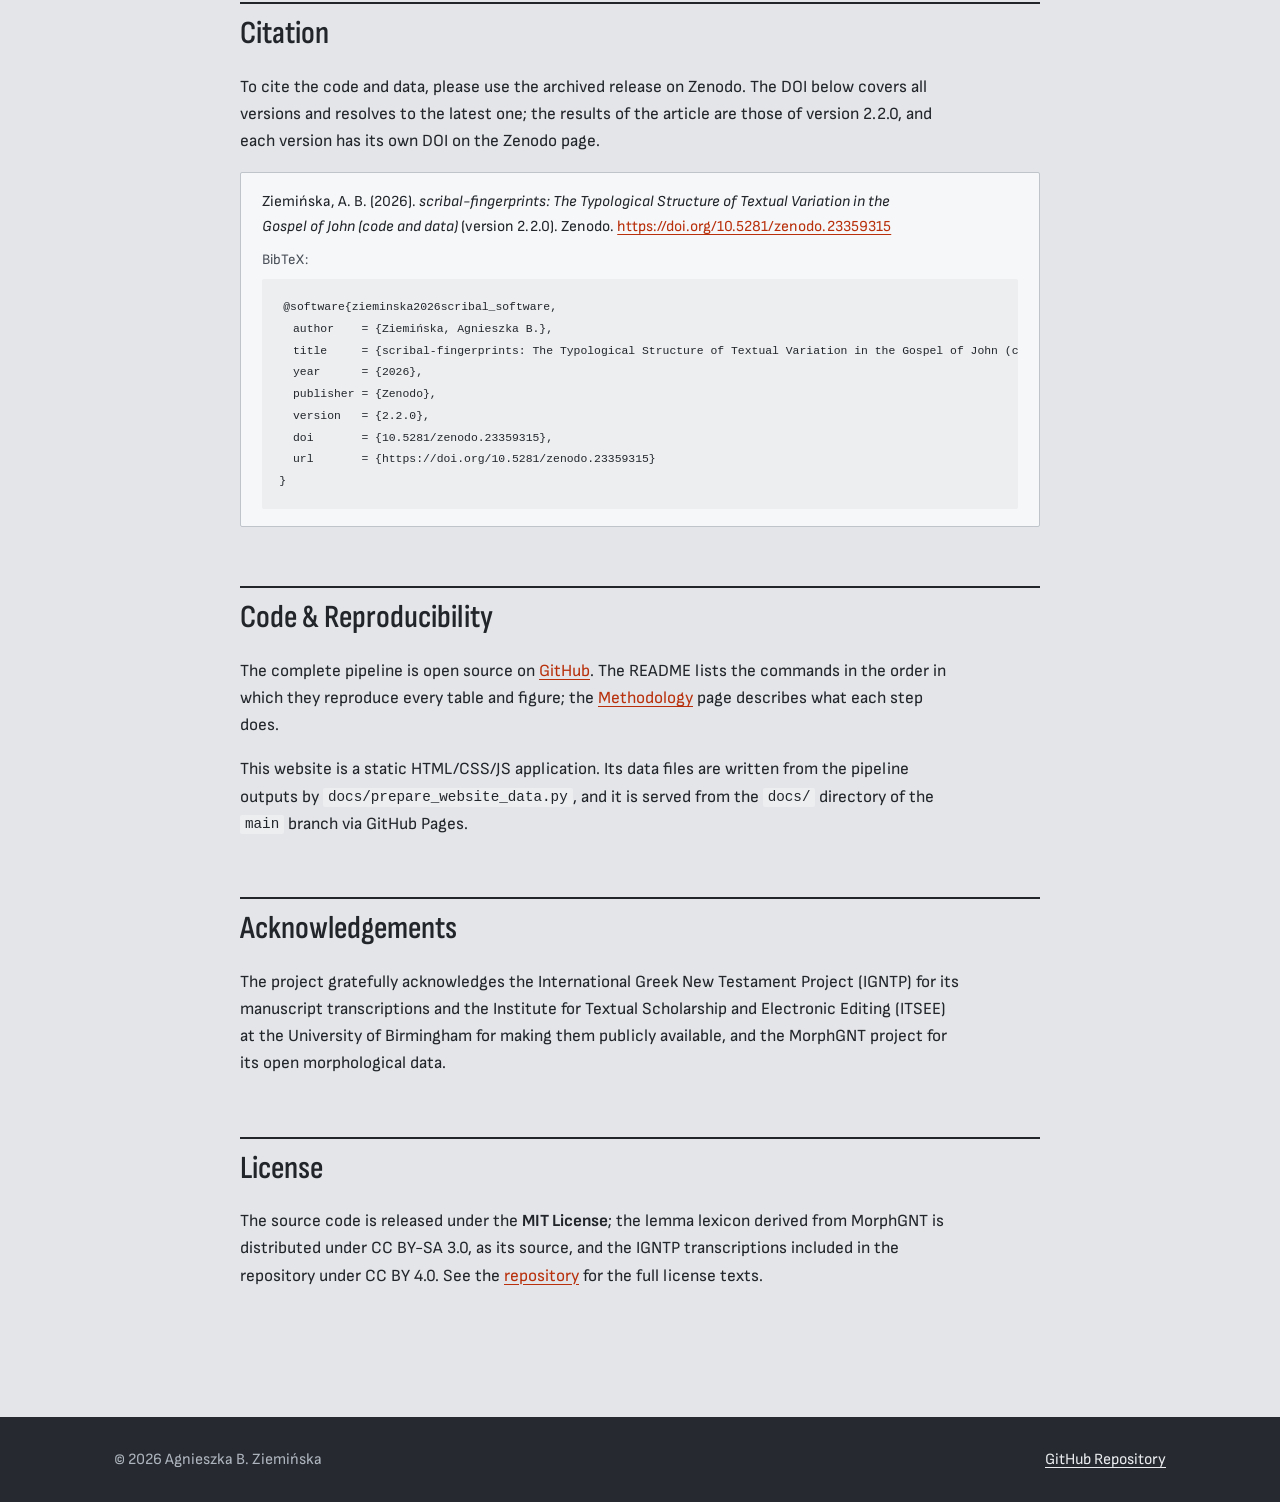
==== commit 9a909142: "Verse-level null for the feature-isolation datasets; hold-out sample for the annotation rule; Figure" ====
--- a/docs/about.html
+++ b/docs/about.html
@@ -100,11 +100,11 @@
         <p>
           To cite the code and data, please use the archived release on Zenodo. The DOI below
           covers all versions and resolves to the latest one; the results of the article are those
-          of version 2.1.6, and each version has its own DOI on the Zenodo page.
+          of version 2.2.0, and each version has its own DOI on the Zenodo page.
         </p>
         <div class="card" style="font-size:0.9rem;">
           <p style="margin-bottom:0.5rem;">
-            Ziemińska, A. B. (2026). <em>scribal-fingerprints: The Typological Structure of Textual Variation in the Gospel of John (code and data)</em> (version 2.1.6).
+            Ziemińska, A. B. (2026). <em>scribal-fingerprints: The Typological Structure of Textual Variation in the Gospel of John (code and data)</em> (version 2.2.0).
             Zenodo. <a href="https://doi.org/10.5281/zenodo.23359315" target="_blank" rel="noopener">https://doi.org/10.5281/zenodo.23359315</a>
           </p>
           <p style="margin-bottom:0; color:var(--text-muted); font-size:0.85rem;">
@@ -115,7 +115,7 @@
   title     = {scribal-fingerprints: The Typological Structure of Textual Variation in the Gospel of John (code and data)},
   year      = {2026},
   publisher = {Zenodo},
-  version   = {2.1.6},
+  version   = {2.2.0},
   doi       = {10.5281/zenodo.23359315},
   url       = {https://doi.org/10.5281/zenodo.23359315}
 }</code></pre>
